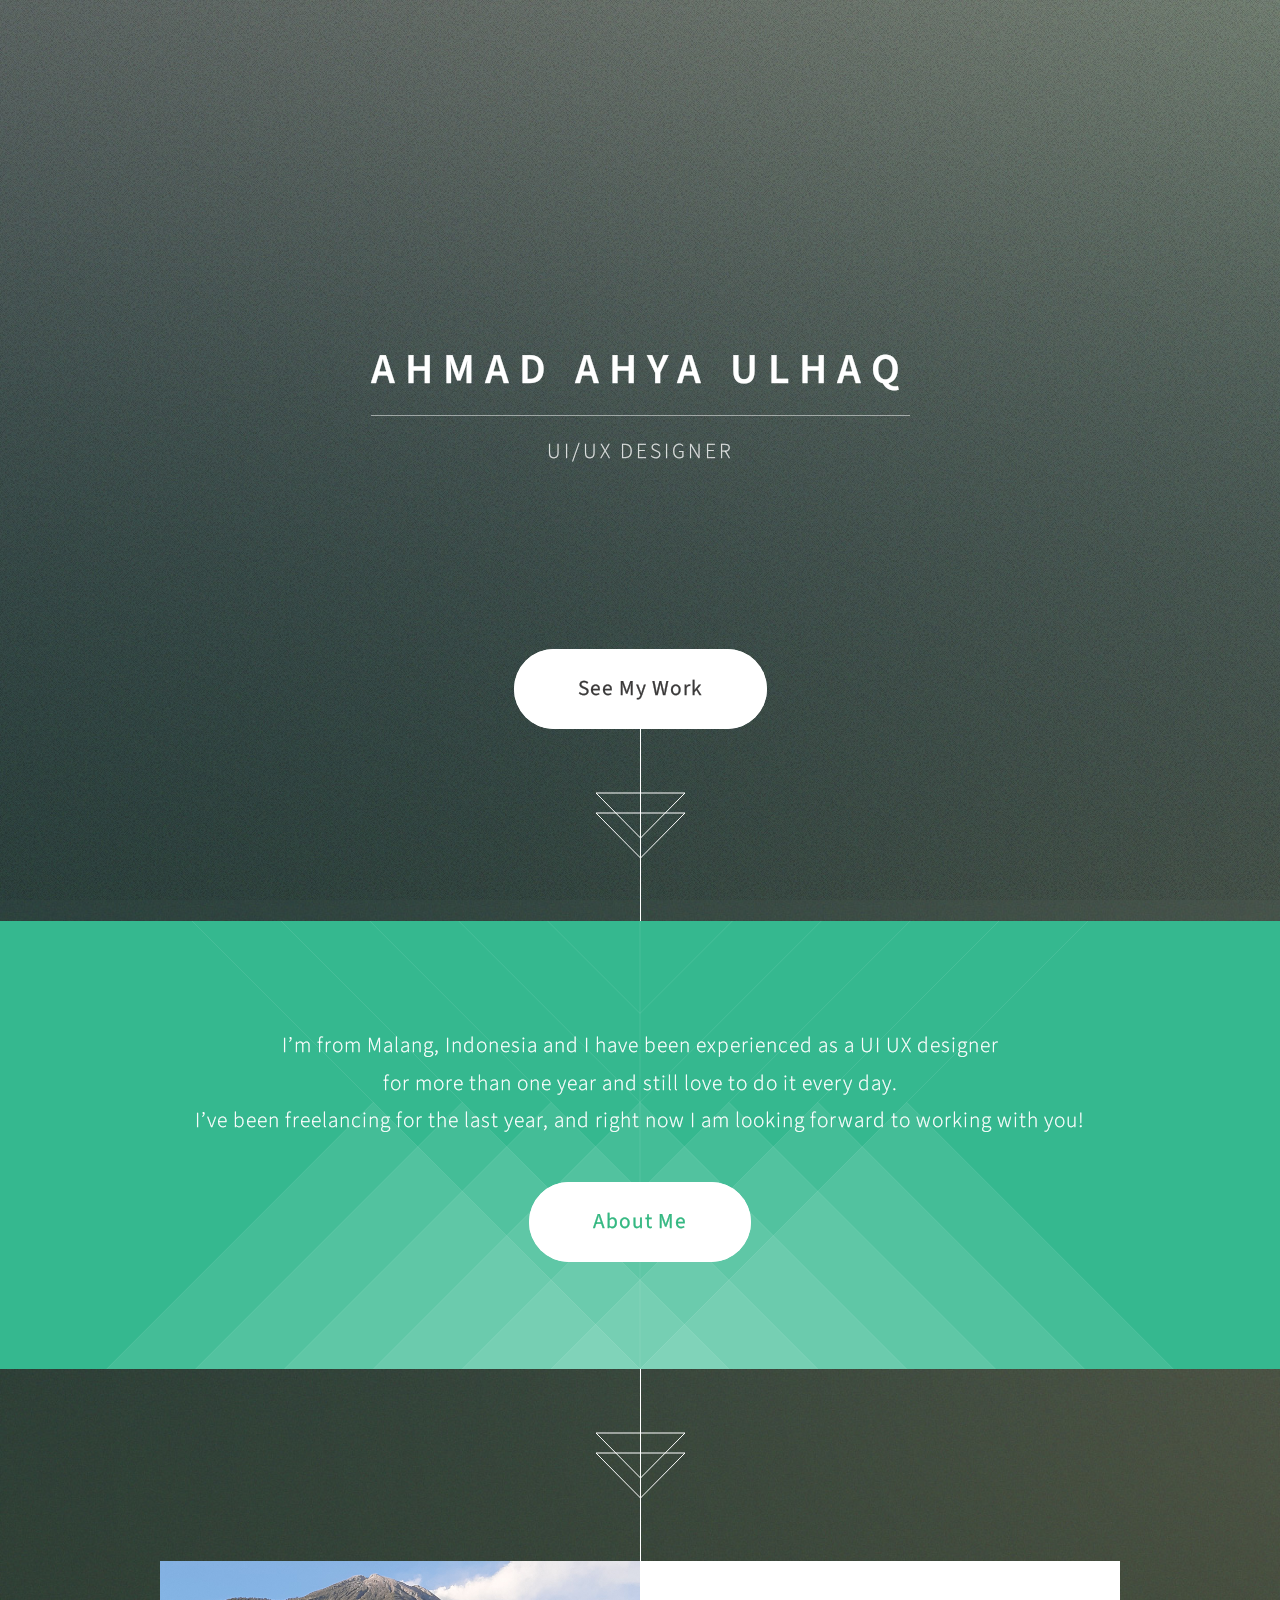
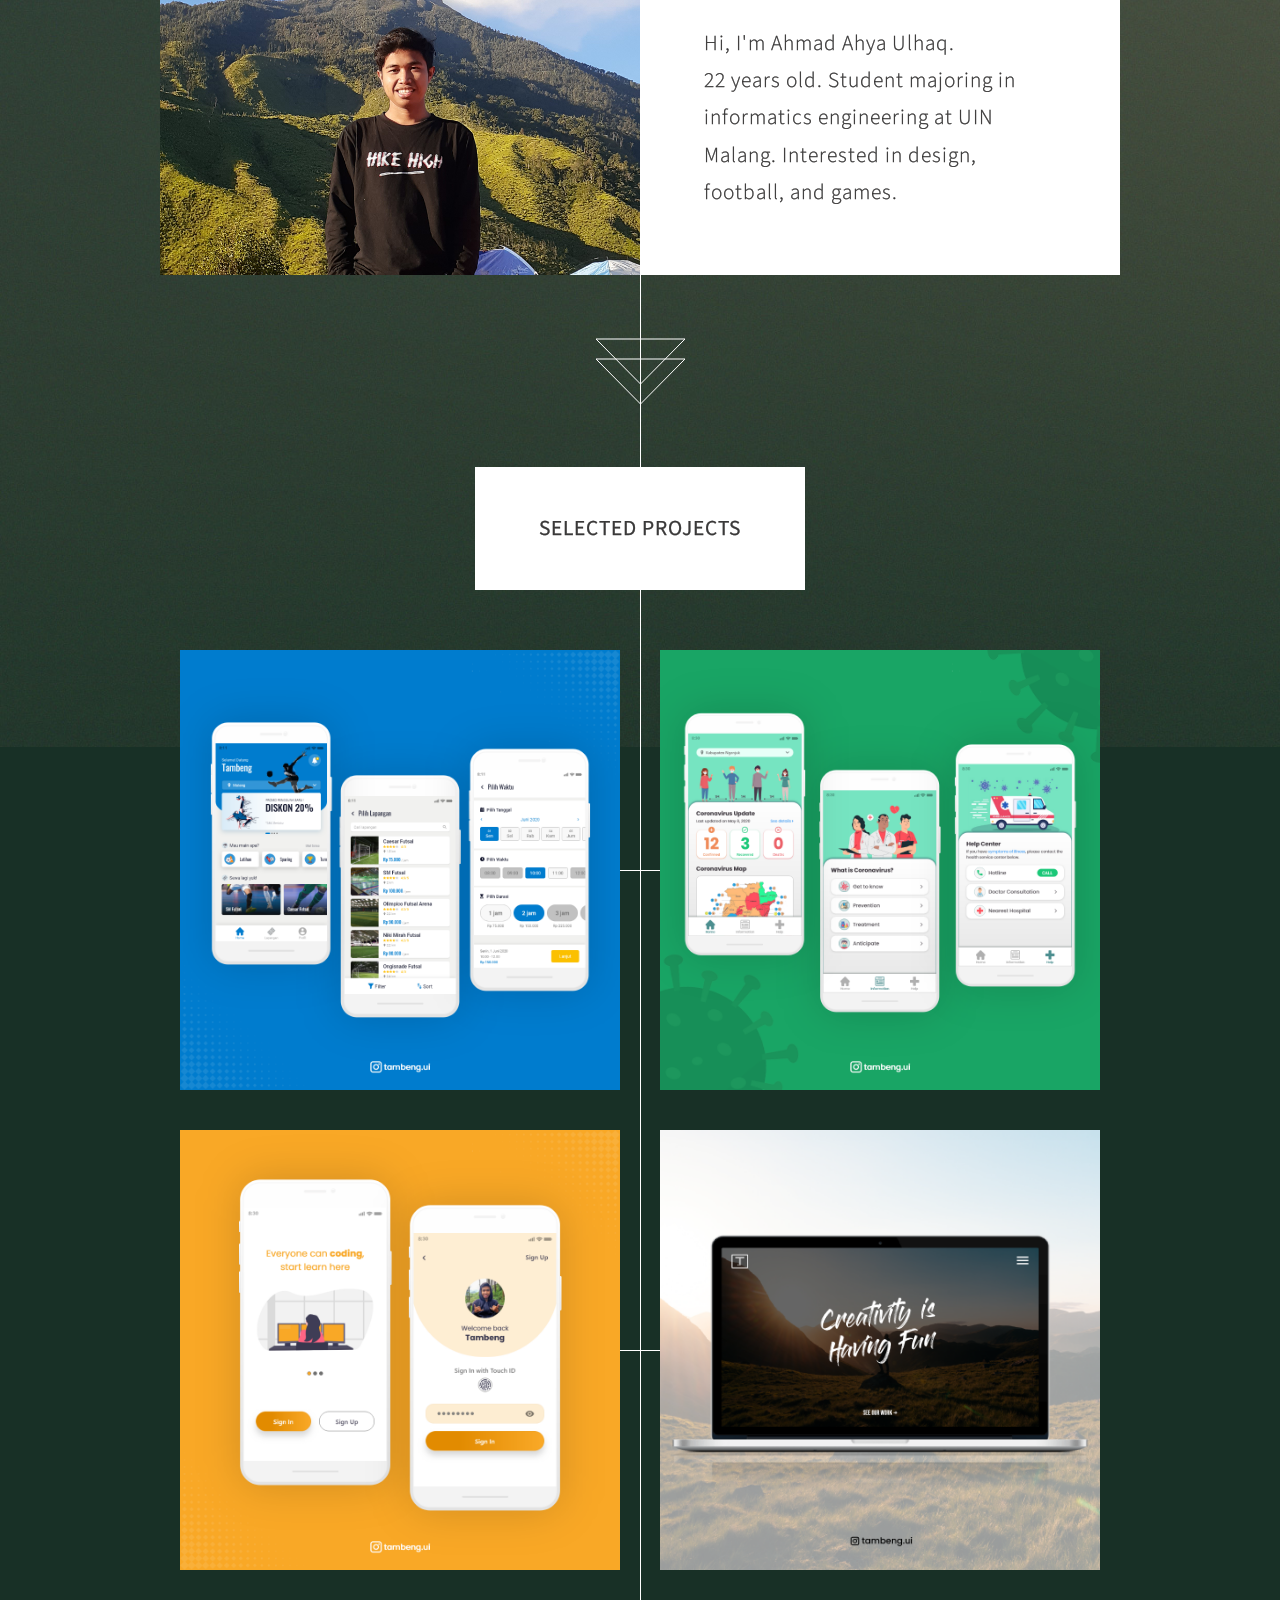
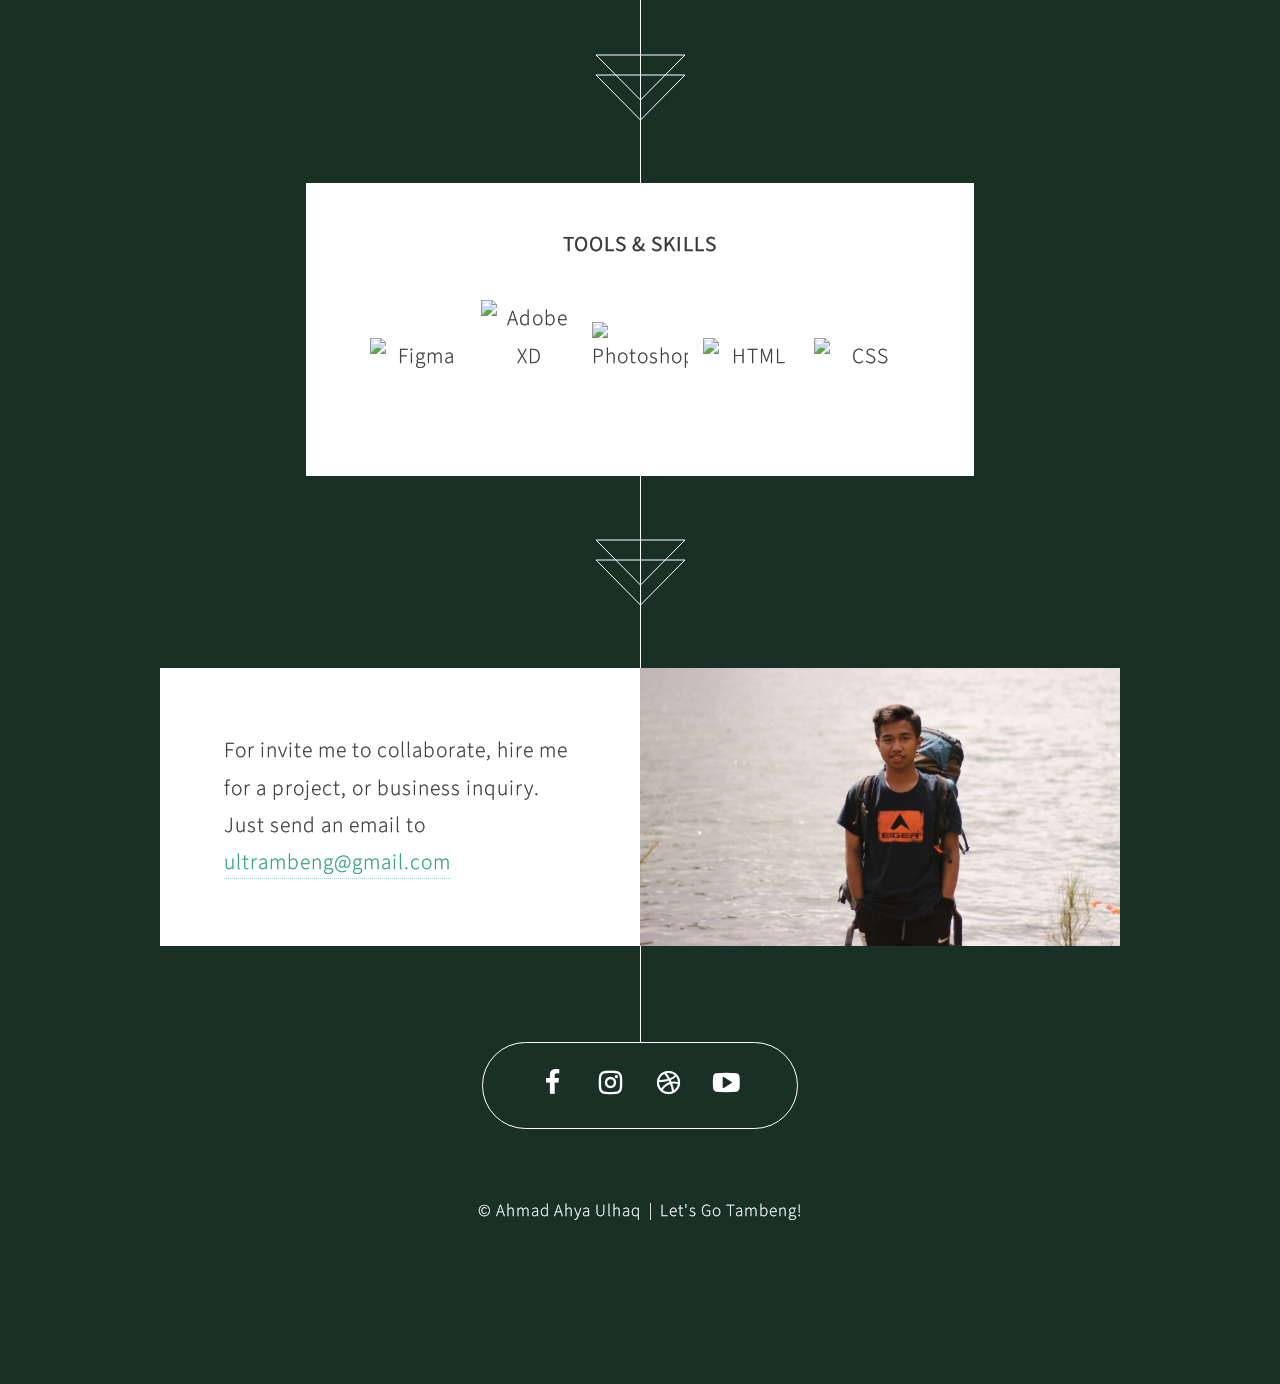
==== index.html @ 5e1b3a98 "Update index.html" ====
<!DOCTYPE HTML>

<html>
	<head>
		<title>Ahmad Ahya Ulhaq</title>
		<link rel="icon" href="images/U.png">
		<meta charset="utf-8" />
		<meta name="viewport" content="width=device-width, initial-scale=1" />
		<!--[if lte IE 8]><script src="assets/js/ie/html5shiv.js"></script><![endif]-->
		<link rel="stylesheet" href="assets/css/main.css" />
		<!--[if lte IE 8]><link rel="stylesheet" href="assets/css/ie8.css" /><![endif]-->
	</head>
	<body>

		<!-- Header -->
			<section id="header">
				<header>
					<h1>AHMAD AHYA ULHAQ</h1>
					<p>UI/UX Designer</p>
				</header>
				<footer>
					<a href="#banner" class="button style2 scrolly-middle">See My Work</a>
				</footer>
			</section>

		<!-- Banner -->
			<section id="banner">
				<p>
					I’m from Malang, Indonesia and I have been experienced as a UI UX designer <br> for more than one year and still love to do it every day. <br>
					I’ve been freelancing for the last year, and right now I am looking forward to working with you!
				</p>
				<footer>
					<a href="#first" class="button style2 scrolly">About Me</a>
				</footer>
			</section>

		<!-- Feature 1 -->
			<article id="first" class="container box style1 right">
				<a class="image fit"><img src="images/pic03.png" alt="" /></a>
				<div class="inner">
					<p>Hi, I'm Ahmad Ahya Ulhaq. <br>
						22 years old.
						Student majoring in informatics engineering at UIN Malang.
						Interested in design, football, and games.</p>
				</div>
			</article>

		<!-- Portfolio -->
			<article class="container box style2">
				<header>
					<h1>Selected Projects</h1>
				</header>
				<div class="inner gallery">
					<div class="row 0%">
						<div class="6u 12u(mobile)"><a href="images/fulls/futsal.png" class="image fit"><img src="images/thumbs/futsal.png" alt="" title="UI Design Futsal App" /></a></div>
						<div class="6u 12u(mobile)"><a href="images/fulls/covid.png" class="image fit"><img src="images/thumbs/covid.png" alt="" title="UI Design Coronavirus App" /></a></div>
					</div>
					<div class="row 0%">
						<div class="6u 12u(mobile)"><a href="images/fulls/login.png" class="image fit"><img src="images/thumbs/login.png" alt="" title="UI Design Login Page" /></a></div>
						<div class="6u 12u(mobile)"><a href="images/fulls/tambengweb.png" class="image fit"><img src="images/thumbs/tambengweb.png" alt="" title="UI Design Tambeng Website" /></a></div>
					</div>
				</div>
			</article>

			<article class="container box style2">
				<header>
					<h1>Tools & Skills</h1>
					<br>
					<ul class="tools">
						<li><img src="https://ml0eehlclbti.i.optimole.com/n_d9yNU-Ux092WqQ/w:120/h:121/q:90/https://kukuhaldy.com/wp-content/uploads/2019/11/slack.png" alt="Figma"></li>
						<li></li>
						<li></li>
						<li><img src="https://ml0eehlclbti.i.optimole.com/n_d9yNU-wXMKgKu_/w:123/h:121/q:90/https://kukuhaldy.com/wp-content/uploads/2019/11/adobe-xd.png" alt="Adobe XD"></li>
						<li></li>
						<li></li>
						<li><img src="https://ml0eehlclbti.i.optimole.com/n_d9yNU-bcsnfuXk/w:124/h:121/q:90/https://kukuhaldy.com/wp-content/uploads/2019/11/photoshop.png" alt="Photoshop"></li>
						<li></li>
						<li></li>
						<li><img src="https://ml0eehlclbti.i.optimole.com/n_d9yNU-YhwWNTbv/w:120/h:121/q:90/https://kukuhaldy.com/wp-content/uploads/2019/11/html5.png" alt="HTML"></li>
						<li></li>
						<li></li>
						<li><img src="https://ml0eehlclbti.i.optimole.com/n_d9yNU-QCQJsbtA/w:120/h:121/q:90/https://kukuhaldy.com/wp-content/uploads/2019/11/css3.png" alt="CSS"></li>
					</ul>
				</header>
			</article>

			<!-- Feature 2 -->
			<article class="container box style1 left">
				<a class="image fit"><img src="images/pic04.png" alt="" /></a>
				<div class="inner">
					<p>
						For invite me to collaborate, hire me for a project, or business inquiry.<br>
						Just send an email to <a href="mailto:ultrambeng@gmail.com">ultrambeng@gmail.com</a> 
					</p>
				</div>
			</article>

		<!-- Contact -->
			<!-- <article class="container box style3">
				<header>
					<h2>Nisl sed ultricies</h2>
					<p>Diam dignissim lectus eu ornare volutpat orci.</p>
				</header>
				<form method="post" action="#">
					<div class="row 50%">
						<div class="6u 12u$(mobile)"><input type="text" class="text" name="name" placeholder="Name" /></div>
						<div class="6u$ 12u$(mobile)"><input type="text" class="text" name="email" placeholder="Email" /></div>
						<div class="12u$">
							<textarea name="message" placeholder="Message"></textarea>
						</div>
						<div class="12u$">
							<ul class="actions">
								<li><input type="submit" value="Send Message" /></li>
							</ul>
						</div>
					</div>
				</form>
			</article> -->

		<!-- Generic -->
		<!--
			<article class="container box style3">
				<header>
					<h2>Generic Box</h2>
					<p>Just a generic box. Nothing to see here.</p>
				</header>
				<section>
					<header>
						<h3>Paragraph</h3>
						<p>This is a subtitle</p>
					</header>
					<p>Phasellus nisl nisl, varius id <sup>porttitor sed pellentesque</sup> ac orci. Pellentesque
					habitant <strong>strong</strong> tristique <b>bold</b> et netus <i>italic</i> malesuada <em>emphasized</em> ac turpis egestas. Morbi
					leo suscipit ut. Praesent <sub>id turpis vitae</sub> turpis pretium ultricies. Vestibulum sit
					amet risus elit.</p>
				</section>
				<section>
					<header>
						<h3>Blockquote</h3>
					</header>
					<blockquote>Fringilla nisl. Donec accumsan interdum nisi, quis tincidunt felis sagittis eget.
					tempus euismod. Vestibulum ante ipsum primis in faucibus.</blockquote>
				</section>
				<section>
					<header>
						<h3>Divider</h3>
					</header>
					<p>Donec consectetur <a href="#">vestibulum dolor et pulvinar</a>. Etiam vel felis enim, at viverra
					ligula. Ut porttitor sagittis lorem, quis eleifend nisi ornare vel. Praesent nec orci
					facilisis leo magna. Cras sit amet urna eros, id egestas urna. Quisque aliquam
					tempus euismod. Vestibulum ante ipsum primis in faucibus orci luctus et ultrices
					posuere cubilia.</p>
					<hr />
					<p>Donec consectetur vestibulum dolor et pulvinar. Etiam vel felis enim, at viverra
					ligula. Ut porttitor sagittis lorem, quis eleifend nisi ornare vel. Praesent nec orci
					facilisis leo magna. Cras sit amet urna eros, id egestas urna. Quisque aliquam
					tempus euismod. Vestibulum ante ipsum primis in faucibus orci luctus et ultrices
					posuere cubilia.</p>
				</section>
				<section>
					<header>
						<h3>Unordered List</h3>
					</header>
					<ul class="default">
						<li>Donec consectetur vestibulum dolor et pulvinar. Etiam vel felis enim, at viverra ligula. Ut porttitor sagittis lorem, quis eleifend nisi ornare vel.</li>
						<li>Donec consectetur vestibulum dolor et pulvinar. Etiam vel felis enim, at viverra ligula. Ut porttitor sagittis lorem, quis eleifend nisi ornare vel.</li>
						<li>Donec consectetur vestibulum dolor et pulvinar. Etiam vel felis enim, at viverra ligula. Ut porttitor sagittis lorem, quis eleifend nisi ornare vel.</li>
						<li>Donec consectetur vestibulum dolor et pulvinar. Etiam vel felis enim, at viverra ligula. Ut porttitor sagittis lorem, quis eleifend nisi ornare vel.</li>
					</ul>
				</section>
				<section>
					<header>
						<h3>Ordered List</h3>
					</header>
					<ol class="default">
						<li>Donec consectetur vestibulum dolor et pulvinar. Etiam vel felis enim, at viverra ligula. Ut porttitor sagittis lorem, quis eleifend nisi ornare vel.</li>
						<li>Donec consectetur vestibulum dolor et pulvinar. Etiam vel felis enim, at viverra ligula. Ut porttitor sagittis lorem, quis eleifend nisi ornare vel.</li>
						<li>Donec consectetur vestibulum dolor et pulvinar. Etiam vel felis enim, at viverra ligula. Ut porttitor sagittis lorem, quis eleifend nisi ornare vel.</li>
						<li>Donec consectetur vestibulum dolor et pulvinar. Etiam vel felis enim, at viverra ligula. Ut porttitor sagittis lorem, quis eleifend nisi ornare vel.</li>
					</ol>
				</section>
				<section>
					<header>
						<h3>Table</h3>
					</header>
					<div class="table-wrapper">
						<table class="default">
							<thead>
								<tr>
									<th>ID</th>
									<th>Name</th>
									<th>Description</th>
									<th>Price</th>
								</tr>
							</thead>
							<tbody>
								<tr>
									<td>45815</td>
									<td>Something</td>
									<td>Ut porttitor sagittis lorem quis nisi ornare.</td>
									<td>29.99</td>
								</tr>
								<tr>
									<td>24524</td>
									<td>Nothing</td>
									<td>Ut porttitor sagittis lorem quis nisi ornare.</td>
									<td>19.99</td>
								</tr>
								<tr>
									<td>45815</td>
									<td>Something</td>
									<td>Ut porttitor sagittis lorem quis nisi ornare.</td>
									<td>29.99</td>
								</tr>
								<tr>
									<td>24524</td>
									<td>Nothing</td>
									<td>Ut porttitor sagittis lorem quis nisi ornare.</td>
									<td>19.99</td>
								</tr>
							</tbody>
							<tfoot>
								<tr>
									<td colspan="3"></td>
									<td>100.00</td>
								</tr>
							</tfoot>
						</table>
					</div>
				</section>
				<section>
					<header>
						<h3>Form</h3>
					</header>
					<form method="post" action="#">
						<div class="row">
							<div class="6u">
								<input class="text" type="text" name="name" id="name" value="" placeholder="John Doe" />
							</div>
							<div class="6u">
								<input class="text" type="text" name="email" id="email" value="" placeholder="johndoe@domain.tld" />
							</div>
						</div>
						<div class="row">
							<div class="12u">
								<select name="department" id="department">
									<option value="">Choose a department</option>
									<option value="1">Manufacturing</option>
									<option value="2">Administration</option>
									<option value="3">Support</option>
								</select>
							</div>
						</div>
						<div class="row">
							<div class="12u">
								<input class="text" type="text" name="subject" id="subject" value="" placeholder="Enter your subject" />
							</div>
						</div>
						<div class="row">
							<div class="12u">
								<textarea name="message" id="message" placeholder="Enter your message"></textarea>
							</div>
						</div>
						<div class="row">
							<div class="12u">
								<ul class="actions">
									<li><input type="submit" value="Submit" /></li>
									<li><input type="reset" class="style3" value="Clear Form" /></li>
								</ul>
							</div>
						</div>
					</form>
				</section>
			</article>
		-->

		<section id="footer">
			<ul class="icons">
				<li><a href="https://www.facebook.com/ahya.ulhaq" class="icon fa-facebook" target="_blank"><span class="label">Facebook</span></a></li>
				<li><a href="https://www.instagram.com/tambeng.ui/" class="icon fa-instagram" target="_blank"><span class="label">Instagram</span></a></li>
				<li><a href="https://dribbble.com/ahmadahyaulhaq" class="icon fa-dribbble" target="_blank"><span class="label">Dribbble</span></a></li>
				<li><a href="https://www.youtube.com/channel/UCAzNXuJP5sbDflUC-BxYY8Q/featured" class="icon fa-youtube-play" target="_blank"><span class="label">Youtube</span></a></li>
			</ul>
			<div class="copyright">
				<ul class="menu">
					<li>&copy; Ahmad Ahya Ulhaq </li><li>Let's Go Tambeng!</li>
				</ul>
			</div>
		</section>

		<!-- Scripts -->
			<script src="assets/js/jquery.min.js"></script>
			<script src="assets/js/jquery.scrolly.min.js"></script>
			<script src="assets/js/jquery.poptrox.min.js"></script>
			<script src="assets/js/skel.min.js"></script>
			<script src="assets/js/util.js"></script>
			<!--[if lte IE 8]><script src="assets/js/ie/respond.min.js"></script><![endif]-->
			<script src="assets/js/main.js"></script>

	</body>
</html>
---- assets/css/main.css ----
@import url("https://fonts.googleapis.com/css?family=Source+Sans+Pro:300,300italic,400,600");
@import url("font-awesome.min.css");

/*
	Overflow by HTML5 UP
	html5up.net | @ajlkn
	Free for personal and commercial use under the CCA 3.0 license (html5up.net/license)
*/

/* Reset */

	html, body, div, span, applet, object, iframe, h1, h2, h3, h4, h5, h6, p, blockquote, pre, a, abbr, acronym, address, big, cite, code, del, dfn, em, img, ins, kbd, q, s, samp, small, strike, strong, sub, sup, tt, var, b, u, i, center, dl, dt, dd, ol, ul, li, fieldset, form, label, legend, table, caption, tbody, tfoot, thead, tr, th, td, article, aside, canvas, details, embed, figure, figcaption, footer, header, hgroup, menu, nav, output, ruby, section, summary, time, mark, audio, video {
		margin: 0;
		padding: 0;
		border: 0;
		font-size: 100%;
		font: inherit;
		vertical-align: baseline;
	}

	article, aside, details, figcaption, figure, footer, header, hgroup, menu, nav, section {
		display: block;
	}

	body {
		line-height: 1;
	}

	ol, ul {
		list-style: none;
	}

	blockquote, q {
		quotes: none;
	}

	blockquote:before, blockquote:after, q:before, q:after {
		content: '';
		content: none;
	}

	table {
		border-collapse: collapse;
		border-spacing: 0;
	}

	body {
		-webkit-text-size-adjust: none;
	}

/* Box Model */

	*, *:before, *:after {
		-moz-box-sizing: border-box;
		-webkit-box-sizing: border-box;
		box-sizing: border-box;
	}

/* Containers */

	.container {
		margin-left: auto;
		margin-right: auto;
	}

	.container.\31 25\25 {
		width: 100%;
		max-width: 1425px;
		min-width: 1140px;
	}

	.container.\37 5\25 {
		width: 855px;
	}

	.container.\35 0\25 {
		width: 570px;
	}

	.container.\32 5\25 {
		width: 285px;
	}

	.container {
		width: 1140px;
	}

	@media screen and (max-width: 1680px) {

		.container.\31 25\25 {
			width: 100%;
			max-width: 1200px;
			min-width: 960px;
		}

		.container.\37 5\25 {
			width: 720px;
		}

		.container.\35 0\25 {
			width: 480px;
		}

		.container.\32 5\25 {
			width: 240px;
		}

		.container {
			width: 960px;
		}

	}

	@media screen and (max-width: 1080px) {

		.container.\31 25\25 {
			width: 100%;
			max-width: 118.75%;
			min-width: 95%;
		}

		.container.\37 5\25 {
			width: 71.25%;
		}

		.container.\35 0\25 {
			width: 47.5%;
		}

		.container.\32 5\25 {
			width: 23.75%;
		}

		.container {
			width: 95%;
		}

	}

	@media screen and (max-width: 840px) {

		.container.\31 25\25 {
			width: 100%;
			max-width: 118.75%;
			min-width: 95%;
		}

		.container.\37 5\25 {
			width: 71.25%;
		}

		.container.\35 0\25 {
			width: 47.5%;
		}

		.container.\32 5\25 {
			width: 23.75%;
		}

		.container {
			width: 95%;
		}

	}

	@media screen and (max-width: 736px) {

		.container.\31 25\25 {
			width: 100%;
			max-width: 118.75%;
			min-width: 95%;
		}

		.container.\37 5\25 {
			width: 71.25%;
		}

		.container.\35 0\25 {
			width: 47.5%;
		}

		.container.\32 5\25 {
			width: 23.75%;
		}

		.container {
			width: 95% !important;
		}

	}

/* Grid */

	.row {
		border-bottom: solid 1px transparent;
		-moz-box-sizing: border-box;
		-webkit-box-sizing: border-box;
		box-sizing: border-box;
	}

	.row > * {
		float: left;
		-moz-box-sizing: border-box;
		-webkit-box-sizing: border-box;
		box-sizing: border-box;
	}

	.row:after, .row:before {
		content: '';
		display: block;
		clear: both;
		height: 0;
	}

	.row.uniform > * > :first-child {
		margin-top: 0;
	}

	.row.uniform > * > :last-child {
		margin-bottom: 0;
	}

	.row.\30 \25 > * {
		padding: 0px 0 0 0px;
	}

	.row.\30 \25 {
		margin: 0px 0 -1px 0px;
	}

	.row.uniform.\30 \25 > * {
		padding: 0px 0 0 0px;
	}

	.row.uniform.\30 \25 {
		margin: 0px 0 -1px 0px;
	}

	.row > * {
		padding: 40px 0 0 40px;
	}

	.row {
		margin: -40px 0 -1px -40px;
	}

	.row.uniform > * {
		padding: 40px 0 0 40px;
	}

	.row.uniform {
		margin: -40px 0 -1px -40px;
	}

	.row.\32 00\25 > * {
		padding: 80px 0 0 80px;
	}

	.row.\32 00\25 {
		margin: -80px 0 -1px -80px;
	}

	.row.uniform.\32 00\25 > * {
		padding: 80px 0 0 80px;
	}

	.row.uniform.\32 00\25 {
		margin: -80px 0 -1px -80px;
	}

	.row.\31 50\25 > * {
		padding: 60px 0 0 60px;
	}

	.row.\31 50\25 {
		margin: -60px 0 -1px -60px;
	}

	.row.uniform.\31 50\25 > * {
		padding: 60px 0 0 60px;
	}

	.row.uniform.\31 50\25 {
		margin: -60px 0 -1px -60px;
	}

	.row.\35 0\25 > * {
		padding: 20px 0 0 20px;
	}

	.row.\35 0\25 {
		margin: -20px 0 -1px -20px;
	}

	.row.uniform.\35 0\25 > * {
		padding: 20px 0 0 20px;
	}

	.row.uniform.\35 0\25 {
		margin: -20px 0 -1px -20px;
	}

	.row.\32 5\25 > * {
		padding: 10px 0 0 10px;
	}

	.row.\32 5\25 {
		margin: -10px 0 -1px -10px;
	}

	.row.uniform.\32 5\25 > * {
		padding: 10px 0 0 10px;
	}

	.row.uniform.\32 5\25 {
		margin: -10px 0 -1px -10px;
	}

	.\31 2u, .\31 2u\24 {
		width: 100%;
		clear: none;
		margin-left: 0;
	}

	.\31 1u, .\31 1u\24 {
		width: 91.6666666667%;
		clear: none;
		margin-left: 0;
	}

	.\31 0u, .\31 0u\24 {
		width: 83.3333333333%;
		clear: none;
		margin-left: 0;
	}

	.\39 u, .\39 u\24 {
		width: 75%;
		clear: none;
		margin-left: 0;
	}

	.\38 u, .\38 u\24 {
		width: 66.6666666667%;
		clear: none;
		margin-left: 0;
	}

	.\37 u, .\37 u\24 {
		width: 58.3333333333%;
		clear: none;
		margin-left: 0;
	}

	.\36 u, .\36 u\24 {
		width: 50%;
		clear: none;
		margin-left: 0;
	}

	.\35 u, .\35 u\24 {
		width: 41.6666666667%;
		clear: none;
		margin-left: 0;
	}

	.\34 u, .\34 u\24 {
		width: 33.3333333333%;
		clear: none;
		margin-left: 0;
	}

	.\33 u, .\33 u\24 {
		width: 25%;
		clear: none;
		margin-left: 0;
	}

	.\32 u, .\32 u\24 {
		width: 16.6666666667%;
		clear: none;
		margin-left: 0;
	}

	.\31 u, .\31 u\24 {
		width: 8.3333333333%;
		clear: none;
		margin-left: 0;
	}

	.\31 2u\24 + *,
	.\31 1u\24 + *,
	.\31 0u\24 + *,
	.\39 u\24 + *,
	.\38 u\24 + *,
	.\37 u\24 + *,
	.\36 u\24 + *,
	.\35 u\24 + *,
	.\34 u\24 + *,
	.\33 u\24 + *,
	.\32 u\24 + *,
	.\31 u\24 + * {
		clear: left;
	}

	.\-11u {
		margin-left: 91.66667%;
	}

	.\-10u {
		margin-left: 83.33333%;
	}

	.\-9u {
		margin-left: 75%;
	}

	.\-8u {
		margin-left: 66.66667%;
	}

	.\-7u {
		margin-left: 58.33333%;
	}

	.\-6u {
		margin-left: 50%;
	}

	.\-5u {
		margin-left: 41.66667%;
	}

	.\-4u {
		margin-left: 33.33333%;
	}

	.\-3u {
		margin-left: 25%;
	}

	.\-2u {
		margin-left: 16.66667%;
	}

	.\-1u {
		margin-left: 8.33333%;
	}

	@media screen and (max-width: 1680px) {

		.row > * {
			padding: 40px 0 0 40px;
		}

		.row {
			margin: -40px 0 -1px -40px;
		}

		.row.uniform > * {
			padding: 40px 0 0 40px;
		}

		.row.uniform {
			margin: -40px 0 -1px -40px;
		}

		.row.\32 00\25 > * {
			padding: 80px 0 0 80px;
		}

		.row.\32 00\25 {
			margin: -80px 0 -1px -80px;
		}

		.row.uniform.\32 00\25 > * {
			padding: 80px 0 0 80px;
		}

		.row.uniform.\32 00\25 {
			margin: -80px 0 -1px -80px;
		}

		.row.\31 50\25 > * {
			padding: 60px 0 0 60px;
		}

		.row.\31 50\25 {
			margin: -60px 0 -1px -60px;
		}

		.row.uniform.\31 50\25 > * {
			padding: 60px 0 0 60px;
		}

		.row.uniform.\31 50\25 {
			margin: -60px 0 -1px -60px;
		}

		.row.\35 0\25 > * {
			padding: 20px 0 0 20px;
		}

		.row.\35 0\25 {
			margin: -20px 0 -1px -20px;
		}

		.row.uniform.\35 0\25 > * {
			padding: 20px 0 0 20px;
		}

		.row.uniform.\35 0\25 {
			margin: -20px 0 -1px -20px;
		}

		.row.\32 5\25 > * {
			padding: 10px 0 0 10px;
		}

		.row.\32 5\25 {
			margin: -10px 0 -1px -10px;
		}

		.row.uniform.\32 5\25 > * {
			padding: 10px 0 0 10px;
		}

		.row.uniform.\32 5\25 {
			margin: -10px 0 -1px -10px;
		}

		.\31 2u\28wide\29, .\31 2u\24\28wide\29 {
			width: 100%;
			clear: none;
			margin-left: 0;
		}

		.\31 1u\28wide\29, .\31 1u\24\28wide\29 {
			width: 91.6666666667%;
			clear: none;
			margin-left: 0;
		}

		.\31 0u\28wide\29, .\31 0u\24\28wide\29 {
			width: 83.3333333333%;
			clear: none;
			margin-left: 0;
		}

		.\39 u\28wide\29, .\39 u\24\28wide\29 {
			width: 75%;
			clear: none;
			margin-left: 0;
		}

		.\38 u\28wide\29, .\38 u\24\28wide\29 {
			width: 66.6666666667%;
			clear: none;
			margin-left: 0;
		}

		.\37 u\28wide\29, .\37 u\24\28wide\29 {
			width: 58.3333333333%;
			clear: none;
			margin-left: 0;
		}

		.\36 u\28wide\29, .\36 u\24\28wide\29 {
			width: 50%;
			clear: none;
			margin-left: 0;
		}

		.\35 u\28wide\29, .\35 u\24\28wide\29 {
			width: 41.6666666667%;
			clear: none;
			margin-left: 0;
		}

		.\34 u\28wide\29, .\34 u\24\28wide\29 {
			width: 33.3333333333%;
			clear: none;
			margin-left: 0;
		}

		.\33 u\28wide\29, .\33 u\24\28wide\29 {
			width: 25%;
			clear: none;
			margin-left: 0;
		}

		.\32 u\28wide\29, .\32 u\24\28wide\29 {
			width: 16.6666666667%;
			clear: none;
			margin-left: 0;
		}

		.\31 u\28wide\29, .\31 u\24\28wide\29 {
			width: 8.3333333333%;
			clear: none;
			margin-left: 0;
		}

		.\31 2u\24\28wide\29 + *,
		.\31 1u\24\28wide\29 + *,
		.\31 0u\24\28wide\29 + *,
		.\39 u\24\28wide\29 + *,
		.\38 u\24\28wide\29 + *,
		.\37 u\24\28wide\29 + *,
		.\36 u\24\28wide\29 + *,
		.\35 u\24\28wide\29 + *,
		.\34 u\24\28wide\29 + *,
		.\33 u\24\28wide\29 + *,
		.\32 u\24\28wide\29 + *,
		.\31 u\24\28wide\29 + * {
			clear: left;
		}

		.\-11u\28wide\29 {
			margin-left: 91.66667%;
		}

		.\-10u\28wide\29 {
			margin-left: 83.33333%;
		}

		.\-9u\28wide\29 {
			margin-left: 75%;
		}

		.\-8u\28wide\29 {
			margin-left: 66.66667%;
		}

		.\-7u\28wide\29 {
			margin-left: 58.33333%;
		}

		.\-6u\28wide\29 {
			margin-left: 50%;
		}

		.\-5u\28wide\29 {
			margin-left: 41.66667%;
		}

		.\-4u\28wide\29 {
			margin-left: 33.33333%;
		}

		.\-3u\28wide\29 {
			margin-left: 25%;
		}

		.\-2u\28wide\29 {
			margin-left: 16.66667%;
		}

		.\-1u\28wide\29 {
			margin-left: 8.33333%;
		}

	}

	@media screen and (max-width: 1080px) {

		.row > * {
			padding: 40px 0 0 40px;
		}

		.row {
			margin: -40px 0 -1px -40px;
		}

		.row.uniform > * {
			padding: 40px 0 0 40px;
		}

		.row.uniform {
			margin: -40px 0 -1px -40px;
		}

		.row.\32 00\25 > * {
			padding: 80px 0 0 80px;
		}

		.row.\32 00\25 {
			margin: -80px 0 -1px -80px;
		}

		.row.uniform.\32 00\25 > * {
			padding: 80px 0 0 80px;
		}

		.row.uniform.\32 00\25 {
			margin: -80px 0 -1px -80px;
		}

		.row.\31 50\25 > * {
			padding: 60px 0 0 60px;
		}

		.row.\31 50\25 {
			margin: -60px 0 -1px -60px;
		}

		.row.uniform.\31 50\25 > * {
			padding: 60px 0 0 60px;
		}

		.row.uniform.\31 50\25 {
			margin: -60px 0 -1px -60px;
		}

		.row.\35 0\25 > * {
			padding: 20px 0 0 20px;
		}

		.row.\35 0\25 {
			margin: -20px 0 -1px -20px;
		}

		.row.uniform.\35 0\25 > * {
			padding: 20px 0 0 20px;
		}

		.row.uniform.\35 0\25 {
			margin: -20px 0 -1px -20px;
		}

		.row.\32 5\25 > * {
			padding: 10px 0 0 10px;
		}

		.row.\32 5\25 {
			margin: -10px 0 -1px -10px;
		}

		.row.uniform.\32 5\25 > * {
			padding: 10px 0 0 10px;
		}

		.row.uniform.\32 5\25 {
			margin: -10px 0 -1px -10px;
		}

		.\31 2u\28normal\29, .\31 2u\24\28normal\29 {
			width: 100%;
			clear: none;
			margin-left: 0;
		}

		.\31 1u\28normal\29, .\31 1u\24\28normal\29 {
			width: 91.6666666667%;
			clear: none;
			margin-left: 0;
		}

		.\31 0u\28normal\29, .\31 0u\24\28normal\29 {
			width: 83.3333333333%;
			clear: none;
			margin-left: 0;
		}

		.\39 u\28normal\29, .\39 u\24\28normal\29 {
			width: 75%;
			clear: none;
			margin-left: 0;
		}

		.\38 u\28normal\29, .\38 u\24\28normal\29 {
			width: 66.6666666667%;
			clear: none;
			margin-left: 0;
		}

		.\37 u\28normal\29, .\37 u\24\28normal\29 {
			width: 58.3333333333%;
			clear: none;
			margin-left: 0;
		}

		.\36 u\28normal\29, .\36 u\24\28normal\29 {
			width: 50%;
			clear: none;
			margin-left: 0;
		}

		.\35 u\28normal\29, .\35 u\24\28normal\29 {
			width: 41.6666666667%;
			clear: none;
			margin-left: 0;
		}

		.\34 u\28normal\29, .\34 u\24\28normal\29 {
			width: 33.3333333333%;
			clear: none;
			margin-left: 0;
		}

		.\33 u\28normal\29, .\33 u\24\28normal\29 {
			width: 25%;
			clear: none;
			margin-left: 0;
		}

		.\32 u\28normal\29, .\32 u\24\28normal\29 {
			width: 16.6666666667%;
			clear: none;
			margin-left: 0;
		}

		.\31 u\28normal\29, .\31 u\24\28normal\29 {
			width: 8.3333333333%;
			clear: none;
			margin-left: 0;
		}

		.\31 2u\24\28normal\29 + *,
		.\31 1u\24\28normal\29 + *,
		.\31 0u\24\28normal\29 + *,
		.\39 u\24\28normal\29 + *,
		.\38 u\24\28normal\29 + *,
		.\37 u\24\28normal\29 + *,
		.\36 u\24\28normal\29 + *,
		.\35 u\24\28normal\29 + *,
		.\34 u\24\28normal\29 + *,
		.\33 u\24\28normal\29 + *,
		.\32 u\24\28normal\29 + *,
		.\31 u\24\28normal\29 + * {
			clear: left;
		}

		.\-11u\28normal\29 {
			margin-left: 91.66667%;
		}

		.\-10u\28normal\29 {
			margin-left: 83.33333%;
		}

		.\-9u\28normal\29 {
			margin-left: 75%;
		}

		.\-8u\28normal\29 {
			margin-left: 66.66667%;
		}

		.\-7u\28normal\29 {
			margin-left: 58.33333%;
		}

		.\-6u\28normal\29 {
			margin-left: 50%;
		}

		.\-5u\28normal\29 {
			margin-left: 41.66667%;
		}

		.\-4u\28normal\29 {
			margin-left: 33.33333%;
		}

		.\-3u\28normal\29 {
			margin-left: 25%;
		}

		.\-2u\28normal\29 {
			margin-left: 16.66667%;
		}

		.\-1u\28normal\29 {
			margin-left: 8.33333%;
		}

	}

	@media screen and (max-width: 840px) {

		.row > * {
			padding: 30px 0 0 30px;
		}

		.row {
			margin: -30px 0 -1px -30px;
		}

		.row.uniform > * {
			padding: 30px 0 0 30px;
		}

		.row.uniform {
			margin: -30px 0 -1px -30px;
		}

		.row.\32 00\25 > * {
			padding: 60px 0 0 60px;
		}

		.row.\32 00\25 {
			margin: -60px 0 -1px -60px;
		}

		.row.uniform.\32 00\25 > * {
			padding: 60px 0 0 60px;
		}

		.row.uniform.\32 00\25 {
			margin: -60px 0 -1px -60px;
		}

		.row.\31 50\25 > * {
			padding: 45px 0 0 45px;
		}

		.row.\31 50\25 {
			margin: -45px 0 -1px -45px;
		}

		.row.uniform.\31 50\25 > * {
			padding: 45px 0 0 45px;
		}

		.row.uniform.\31 50\25 {
			margin: -45px 0 -1px -45px;
		}

		.row.\35 0\25 > * {
			padding: 15px 0 0 15px;
		}

		.row.\35 0\25 {
			margin: -15px 0 -1px -15px;
		}

		.row.uniform.\35 0\25 > * {
			padding: 15px 0 0 15px;
		}

		.row.uniform.\35 0\25 {
			margin: -15px 0 -1px -15px;
		}

		.row.\32 5\25 > * {
			padding: 7.5px 0 0 7.5px;
		}

		.row.\32 5\25 {
			margin: -7.5px 0 -1px -7.5px;
		}

		.row.uniform.\32 5\25 > * {
			padding: 7.5px 0 0 7.5px;
		}

		.row.uniform.\32 5\25 {
			margin: -7.5px 0 -1px -7.5px;
		}

		.\31 2u\28narrow\29, .\31 2u\24\28narrow\29 {
			width: 100%;
			clear: none;
			margin-left: 0;
		}

		.\31 1u\28narrow\29, .\31 1u\24\28narrow\29 {
			width: 91.6666666667%;
			clear: none;
			margin-left: 0;
		}

		.\31 0u\28narrow\29, .\31 0u\24\28narrow\29 {
			width: 83.3333333333%;
			clear: none;
			margin-left: 0;
		}

		.\39 u\28narrow\29, .\39 u\24\28narrow\29 {
			width: 75%;
			clear: none;
			margin-left: 0;
		}

		.\38 u\28narrow\29, .\38 u\24\28narrow\29 {
			width: 66.6666666667%;
			clear: none;
			margin-left: 0;
		}

		.\37 u\28narrow\29, .\37 u\24\28narrow\29 {
			width: 58.3333333333%;
			clear: none;
			margin-left: 0;
		}

		.\36 u\28narrow\29, .\36 u\24\28narrow\29 {
			width: 50%;
			clear: none;
			margin-left: 0;
		}

		.\35 u\28narrow\29, .\35 u\24\28narrow\29 {
			width: 41.6666666667%;
			clear: none;
			margin-left: 0;
		}

		.\34 u\28narrow\29, .\34 u\24\28narrow\29 {
			width: 33.3333333333%;
			clear: none;
			margin-left: 0;
		}

		.\33 u\28narrow\29, .\33 u\24\28narrow\29 {
			width: 25%;
			clear: none;
			margin-left: 0;
		}

		.\32 u\28narrow\29, .\32 u\24\28narrow\29 {
			width: 16.6666666667%;
			clear: none;
			margin-left: 0;
		}

		.\31 u\28narrow\29, .\31 u\24\28narrow\29 {
			width: 8.3333333333%;
			clear: none;
			margin-left: 0;
		}

		.\31 2u\24\28narrow\29 + *,
		.\31 1u\24\28narrow\29 + *,
		.\31 0u\24\28narrow\29 + *,
		.\39 u\24\28narrow\29 + *,
		.\38 u\24\28narrow\29 + *,
		.\37 u\24\28narrow\29 + *,
		.\36 u\24\28narrow\29 + *,
		.\35 u\24\28narrow\29 + *,
		.\34 u\24\28narrow\29 + *,
		.\33 u\24\28narrow\29 + *,
		.\32 u\24\28narrow\29 + *,
		.\31 u\24\28narrow\29 + * {
			clear: left;
		}

		.\-11u\28narrow\29 {
			margin-left: 91.66667%;
		}

		.\-10u\28narrow\29 {
			margin-left: 83.33333%;
		}

		.\-9u\28narrow\29 {
			margin-left: 75%;
		}

		.\-8u\28narrow\29 {
			margin-left: 66.66667%;
		}

		.\-7u\28narrow\29 {
			margin-left: 58.33333%;
		}

		.\-6u\28narrow\29 {
			margin-left: 50%;
		}

		.\-5u\28narrow\29 {
			margin-left: 41.66667%;
		}

		.\-4u\28narrow\29 {
			margin-left: 33.33333%;
		}

		.\-3u\28narrow\29 {
			margin-left: 25%;
		}

		.\-2u\28narrow\29 {
			margin-left: 16.66667%;
		}

		.\-1u\28narrow\29 {
			margin-left: 8.33333%;
		}

	}

	@media screen and (max-width: 736px) {

		.row > * {
			padding: 20px 0 0 20px;
		}

		.row {
			margin: -20px 0 -1px -20px;
		}

		.row.uniform > * {
			padding: 20px 0 0 20px;
		}

		.row.uniform {
			margin: -20px 0 -1px -20px;
		}

		.row.\32 00\25 > * {
			padding: 40px 0 0 40px;
		}

		.row.\32 00\25 {
			margin: -40px 0 -1px -40px;
		}

		.row.uniform.\32 00\25 > * {
			padding: 40px 0 0 40px;
		}

		.row.uniform.\32 00\25 {
			margin: -40px 0 -1px -40px;
		}

		.row.\31 50\25 > * {
			padding: 30px 0 0 30px;
		}

		.row.\31 50\25 {
			margin: -30px 0 -1px -30px;
		}

		.row.uniform.\31 50\25 > * {
			padding: 30px 0 0 30px;
		}

		.row.uniform.\31 50\25 {
			margin: -30px 0 -1px -30px;
		}

		.row.\35 0\25 > * {
			padding: 10px 0 0 10px;
		}

		.row.\35 0\25 {
			margin: -10px 0 -1px -10px;
		}

		.row.uniform.\35 0\25 > * {
			padding: 10px 0 0 10px;
		}

		.row.uniform.\35 0\25 {
			margin: -10px 0 -1px -10px;
		}

		.row.\32 5\25 > * {
			padding: 5px 0 0 5px;
		}

		.row.\32 5\25 {
			margin: -5px 0 -1px -5px;
		}

		.row.uniform.\32 5\25 > * {
			padding: 5px 0 0 5px;
		}

		.row.uniform.\32 5\25 {
			margin: -5px 0 -1px -5px;
		}

		.\31 2u\28mobile\29, .\31 2u\24\28mobile\29 {
			width: 100%;
			clear: none;
			margin-left: 0;
		}

		.\31 1u\28mobile\29, .\31 1u\24\28mobile\29 {
			width: 91.6666666667%;
			clear: none;
			margin-left: 0;
		}

		.\31 0u\28mobile\29, .\31 0u\24\28mobile\29 {
			width: 83.3333333333%;
			clear: none;
			margin-left: 0;
		}

		.\39 u\28mobile\29, .\39 u\24\28mobile\29 {
			width: 75%;
			clear: none;
			margin-left: 0;
		}

		.\38 u\28mobile\29, .\38 u\24\28mobile\29 {
			width: 66.6666666667%;
			clear: none;
			margin-left: 0;
		}

		.\37 u\28mobile\29, .\37 u\24\28mobile\29 {
			width: 58.3333333333%;
			clear: none;
			margin-left: 0;
		}

		.\36 u\28mobile\29, .\36 u\24\28mobile\29 {
			width: 50%;
			clear: none;
			margin-left: 0;
		}

		.\35 u\28mobile\29, .\35 u\24\28mobile\29 {
			width: 41.6666666667%;
			clear: none;
			margin-left: 0;
		}

		.\34 u\28mobile\29, .\34 u\24\28mobile\29 {
			width: 33.3333333333%;
			clear: none;
			margin-left: 0;
		}

		.\33 u\28mobile\29, .\33 u\24\28mobile\29 {
			width: 25%;
			clear: none;
			margin-left: 0;
		}

		.\32 u\28mobile\29, .\32 u\24\28mobile\29 {
			width: 16.6666666667%;
			clear: none;
			margin-left: 0;
		}

		.\31 u\28mobile\29, .\31 u\24\28mobile\29 {
			width: 8.3333333333%;
			clear: none;
			margin-left: 0;
		}

		.\31 2u\24\28mobile\29 + *,
		.\31 1u\24\28mobile\29 + *,
		.\31 0u\24\28mobile\29 + *,
		.\39 u\24\28mobile\29 + *,
		.\38 u\24\28mobile\29 + *,
		.\37 u\24\28mobile\29 + *,
		.\36 u\24\28mobile\29 + *,
		.\35 u\24\28mobile\29 + *,
		.\34 u\24\28mobile\29 + *,
		.\33 u\24\28mobile\29 + *,
		.\32 u\24\28mobile\29 + *,
		.\31 u\24\28mobile\29 + * {
			clear: left;
		}

		.\-11u\28mobile\29 {
			margin-left: 91.66667%;
		}

		.\-10u\28mobile\29 {
			margin-left: 83.33333%;
		}

		.\-9u\28mobile\29 {
			margin-left: 75%;
		}

		.\-8u\28mobile\29 {
			margin-left: 66.66667%;
		}

		.\-7u\28mobile\29 {
			margin-left: 58.33333%;
		}

		.\-6u\28mobile\29 {
			margin-left: 50%;
		}

		.\-5u\28mobile\29 {
			margin-left: 41.66667%;
		}

		.\-4u\28mobile\29 {
			margin-left: 33.33333%;
		}

		.\-3u\28mobile\29 {
			margin-left: 25%;
		}

		.\-2u\28mobile\29 {
			margin-left: 16.66667%;
		}

		.\-1u\28mobile\29 {
			margin-left: 8.33333%;
		}

	}

/* Basic */

	body {
		background-color: #183026;
		background-image: url("images/overlay.png"), url("../../images/bg.jpg");
		background-repeat: repeat, no-repeat;
		background-size: auto, cover;
		background-position: top left, center 0;
		background-attachment: fixed, fixed;
		font-family: 'Source Sans Pro', sans-serif;
		font-size: 18pt;
		line-height: 1.75em;
		font-weight: 300;
		letter-spacing: 1px;
		color: #3a3939;
		text-shadow: 0 0 0.5px rgba(58, 57, 57, 0.25);
		-webkit-text-stroke: 0.25px;
	}

		body.is-scroll {
			background-attachment: scroll, scroll;
			background-size: auto, 100% auto;
		}

		body.is-loading * {
			-moz-transition: none !important;
			-webkit-transition: none !important;
			-ms-transition: none !important;
			transition: none !important;
			-moz-animation: none !important;
			-webkit-animation: none !important;
			-ms-animation: none !important;
			animation: none !important;
		}

	input, textarea, select {
		font-family: 'Source Sans Pro', sans-serif;
		font-size: 18pt;
		line-height: 1.75em;
		font-weight: 300;
		letter-spacing: 1px;
		color: #3a3939;
		text-shadow: 0 0 0.5px rgba(58, 57, 57, 0.25);
		-webkit-text-stroke: 0.25px;
	}

	h1, h2, h3, h4, h5, h6 {
		font-weight: 400;
		text-transform: uppercase;
		line-height: 1.75em;
	}

	h1 a, h2 a, h3 a, h4 a, h5 a, h6 a {
		color: inherit;
		text-decoration: none;
	}

	h2 {
		font-size: 1.25em;
		letter-spacing: 8px;
	}

	h3 {
		font-size: 1em;
		letter-spacing: 5px;
	}

	strong, b {
		font-weight: 400;
	}

	em, i {
		font-style: italic;
	}

	a {
		-moz-transition: border-color 0.35s ease-in-out, color 0.35s ease-in-out;
		-webkit-transition: border-color 0.35s ease-in-out, color 0.35s ease-in-out;
		-ms-transition: border-color 0.35s ease-in-out, color 0.35s ease-in-out;
		transition: border-color 0.35s ease-in-out, color 0.35s ease-in-out;
		color: rgb(45, 160, 120);
		text-shadow: 0 0 0.5px rgba(53, 184, 143, 0.25);
		text-decoration: none;
		border-bottom: dotted 1px rgba(53, 184, 143, 0.5);
	}

		a:hover {
			border-bottom-color: rgba(53, 184, 143, 0);
		}

	sub {
		position: relative;
		top: 0.5em;
		font-size: 0.8em;
	}

	sup {
		position: relative;
		top: -0.5em;
		font-size: 0.8em;
	}

	hr {
		border: 0;
		border-top: solid 1px #dad9d9;
		margin: 2em 0 2em 0;
	}

	blockquote {
		border-left: solid 0.5em #eae9e9;
		padding: 1em 0 1em 2em;
		font-style: italic;
	}

	p, ul, ol, dl, table {
		margin-bottom: 1em;
	}

	header {
		margin-bottom: 1em;
	}

		header p {
			display: block;
			margin: 0.5em 0 0 0;
			padding: 0 0 1.5em 0;
		}

	footer {
		margin-top: 1em;
	}

	br.clear {
		clear: both;
	}

/* Sections/Article */

	section, article {
		margin-bottom: 3em;
	}

	section > :last-child,
	article > :last-child,
	section:last-child,
	article:last-child {
		margin-bottom: 0;
	}

	.row > section, .row > article {
		margin-bottom: 0;
	}

/* Image */

	.image {
		display: inline-block;
		border: 0;
	}

		.image img {
			display: block;
			width: 100%;
		}

		.image.featured {
			display: block;
			width: 100%;
			margin: 0 0 2em 0;
		}

		.image.fit {
			display: block;
			width: 100%;
		}

		.image.left {
			float: left;
			margin: 0 2em 2em 0;
		}

		.image.centered {
			display: block;
			margin: 0 0 2em 0;
		}

			.image.centered img {
				margin: 0 auto;
				width: auto;
			}

/* List */

	
	ul.default {
		list-style: disc;
		padding-left: 1em;
	}

		ul.default li {
			padding-left: 1.5em;
			margin-top: 1.5em;
		}

			ul.default li:first-child {
				margin-top: 0;
			}

	ul.tools {
		cursor: default;
	}
	
		ul.tools li {
			display: inline-block;
		}

		ul.tools img {
			display: inline-block;
			width: 4.5em;
			height: 4.5em;
			text-align: center;
			border: 0;
		}

	ul.icons {
		cursor: default;
	}

		ul.icons li {
			display: inline-block;
		}

		ul.icons a {
			display: inline-block;
			width: 2.5em;
			height: 2.5em;
			line-height: 2.5em;
			text-align: center;
			border: 0;
		}

	ul.menu {
		cursor: default;
	}

		ul.menu li {
			display: inline-block;
			line-height: 1em;
			border-left: solid 1px #dad9d9;
			padding: 0 0 0 0.5em;
			margin: 0 0 0 0.5em;
		}

			ul.menu li:first-child {
				border-left: 0;
				padding-left: 0;
				margin-left: 0;
			}

	ul.actions {
		cursor: default;
	}

		ul.actions li {
			display: inline-block;
			margin: 0 0 0 0.5em;
		}

			ul.actions li:first-child {
				margin-left: 0;
			}

	ol.default {
		list-style: decimal;
		padding-left: 1.25em;
	}

		ol.default li {
			padding-left: 1.25em;
			margin-top: 1.5em;
		}

/* Form */

	form label {
		display: block;
		margin: 0 0 0.5em 0;
	}

	form input[type="text"],
	form input[type="email"],
	form input[type="password"],
	form select,
	form textarea {
		-moz-transition: background-color 0.35s ease-in-out;
		-webkit-transition: background-color 0.35s ease-in-out;
		-ms-transition: background-color 0.35s ease-in-out;
		transition: background-color 0.35s ease-in-out;
		-webkit-appearance: none;
		display: block;
		border: 0;
		background: #f1f1f1;
		width: 100%;
		padding: 0.75em;
	}

		form input[type="text"]:focus,
		form input[type="email"]:focus,
		form input[type="password"]:focus,
		form select:focus,
		form textarea:focus {
			background: #f8f8f8;
		}

	form input[type="text"],
	form input[type="email"],
	form input[type="password"],
	form select {
		line-height: 1em;
	}

	form textarea {
		min-height: 12em;
	}

	form .formerize-placeholder {
		color: #5a5959 !important;
	}

	form ::-webkit-input-placeholder {
		color: #5a5959 !important;
	}

	form :-moz-placeholder {
		color: #5a5959 !important;
	}

	form ::-moz-placeholder {
		color: #5a5959 !important;
	}

	form :-ms-input-placeholder {
		color: #5a5959 !important;
	}

	form ::-moz-focus-inner {
		border: 0;
	}

	form ul.actions {
		margin-bottom: 0;
		text-align: center;
	}

/* Table */

	.table-wrapper {
		width: 100%;
		overflow-x: auto;
		-webkit-overflow-scrolling: touch;
	}

	table {
		width: 100%;
	}

		table.default {
			width: 100%;
		}

			table.default tbody tr {
				border-top: solid 1px #eae9e9;
			}

				table.default tbody tr:first-child {
					border-top: 0;
				}

			table.default td {
				padding: 0.75em 1.25em 0.75em 1.25em;
			}

			table.default th {
				text-align: left;
				font-weight: 400;
				padding: 0.75em 1.25em 0.75em 1.25em;
			}

			table.default thead {
				background: #f5f5f5;
			}

/* Button */

	input[type="button"],
	input[type="submit"],
	input[type="reset"],
	button,
	.button {
		-moz-transition: background-color 0.35s ease-in-out, color 0.35s ease-in-out;
		-webkit-transition: background-color 0.35s ease-in-out, color 0.35s ease-in-out;
		-ms-transition: background-color 0.35s ease-in-out, color 0.35s ease-in-out;
		transition: background-color 0.35s ease-in-out, color 0.35s ease-in-out;
		-webkit-appearance: none;
		position: relative;
		display: inline-block;
		border: 0;
		background: #35b88f;
		color: #fff;
		text-shadow: 0 0 0.5px rgba(255, 255, 255, 0.25);
		cursor: pointer;
		text-decoration: none;
		outline: 0;
		padding: 1em 3em 1em 3em;
		text-align: center;
		border-radius: 3em;
		font-weight: 400;
	}

		input[type="button"]:hover,
		input[type="submit"]:hover,
		input[type="reset"]:hover,
		button:hover,
		.button:hover {
			background: #45c89f;
		}

		input[type="button"].style2,
		input[type="submit"].style2,
		input[type="reset"].style2,
		button.style2,
		.button.style2 {
			color: #3a3939;
			background: #fff;
			box-shadow: inset 0 0 0 1px #fff;
		}

			input[type="button"].style2:hover,
			input[type="submit"].style2:hover,
			input[type="reset"].style2:hover,
			button.style2:hover,
			.button.style2:hover {
				background: rgba(255, 255, 255, 0.1);
				color: #fff !important;
				text-shadow: 0 0 0.5px rgba(255, 255, 255, 0.25) !important;
			}

		input[type="button"].style3,
		input[type="submit"].style3,
		input[type="reset"].style3,
		button.style3,
		.button.style3 {
			background: none;
			color: #3a3939;
			box-shadow: inset 0 0 0 1px #dad9d9;
		}

			input[type="button"].style3:hover,
			input[type="submit"].style3:hover,
			input[type="reset"].style3:hover,
			button.style3:hover,
			.button.style3:hover {
				background: rgba(58, 57, 57, 0.025);
			}

/* Box */

	.box {
		position: relative;
		margin-top: 9em;
		margin-bottom: 0;
	}

		.box:after {
			content: '';
			display: block;
			position: absolute;
			top: -9em;
			left: 50%;
			height: 9em;
			border-left: solid 1px #fff;
		}

		.box:before {
			content: '';
			display: block;
			width: 90px;
			height: 66px;
			position: absolute;
			left: 50%;
			top: -4.5em;
			margin-left: -45px;
			margin-top: -33px;
			background: url("images/arrow.svg") no-repeat;
		}

		.box :last-child {
			margin-bottom: 0;
		}

		.box.style1 {
			background: #fff;
			padding: 3em;
		}

			.box.style1 .image {
				display: block;
				position: absolute;
				top: 0;
				width: 50%;
				height: 100%;
				background: #152E33;
				overflow: hidden;
			}

				.box.style1 .image img {
					position: absolute;
					top: 0;
					height: 100%;
					width: auto;
				}

			.box.style1 .inner > :last-child {
				margin: 0;
			}

			.box.style1.right .image {
				left: 0;
			}

				.box.style1.right .image img {
					right: 0;
				}

			.box.style1.right .inner {
				margin-left: 50%;
				padding-left: 3em;
			}

			.box.style1.left .image {
				right: 0;
			}

				.box.style1.left .image img {
					left: 0;
				}

			.box.style1.left .inner {
				margin-right: 50%;
				padding-right: 3em;
			}

		.box.style2 {
			text-align: center;
		}

			.box.style2 header {
				display: inline-block;
				background: #fff;
				padding: 2em 3em 2em 3em;
				margin: 0;
			}

				.box.style2 header p {
					padding: 0;
				}

			.box.style2 .inner {
				position: relative;
				padding: 40px 0 0px 0;
			}

				.box.style2 .inner:after {
					content: '';
					display: block;
					position: absolute;
					top: 0;
					left: 50%;
					height: 100%;
					border-left: solid 1px #fff;
				}

				.box.style2 .inner .row {
					position: relative;
				}

					.box.style2 .inner .row:before {
						content: '';
						display: block;
						position: absolute;
						top: 50%;
						left: 20px;
						width: calc(100% - 40px);
						border-bottom: solid 1px #fff;
					}

				.box.style2 .inner .image {
					position: relative;
					z-index: 1;
					padding: 20px;
				}

		.box.style3 {
			background: #fff;
			padding: 3em;
		}

			.box.style3 header {
				text-align: center;
			}

/* Icons */

	.icon {
		text-decoration: none;
	}

		.icon:before {
			display: inline-block;
			font-family: FontAwesome;
			font-size: 1.25em;
			text-decoration: none;
			font-style: normal;
			font-weight: normal;
			line-height: 1;
			-webkit-font-smoothing: antialiased;
			-moz-osx-font-smoothing: grayscale;
		}

		.icon > .label {
			display: none;
		}

/* Header */

	#header {
		position: relative;
		color: #fff;
		text-shadow: 0 0 0.5px rgba(255, 255, 255, 0.25);
		text-align: center;
		margin: 0;
		padding: 14em 0 14em 0;
		cursor: default;
	}

		#header header {
			display: inline-block;
			padding: 0 0 4.5em 0;
		}

			#header header h1 {
				font-weight: 600;
				font-size: 2em;
				letter-spacing: 10px;
			}

			#header header p {
				color: rgba(255, 255, 255, 0.75);
				text-shadow: 0 0 0.5px rgba(255, 255, 255, 0.1875);
				font-size: 1em;
				text-transform: uppercase;
				letter-spacing: 3px;
				padding: 0;
				margin-top: 0.35em;
			}

				#header header p:before {
					content: '';
					display: block;
					border-top: solid 1px rgba(255, 255, 255, 0.5);
					margin: 4px 0 0.8em 0;
				}

		#header footer {
			position: absolute;
			bottom: 9em;
			margin: 0;
			width: 100%;
		}

			#header footer:after {
				content: '';
				display: block;
				position: absolute;
				bottom: -9em;
				left: 50%;
				height: 9em;
				border-left: solid 1px #fff;
			}

			#header footer:before {
				content: '';
				display: block;
				width: 90px;
				height: 66px;
				position: absolute;
				left: 50%;
				bottom: -4.5em;
				margin-left: -45px;
				margin-bottom: -33px;
				background: url("images/arrow.svg") no-repeat;
			}

/* Banner */

	#banner {
		position: relative;
		color: #fff;
		text-shadow: 0 0 0.5px rgba(255, 255, 255, 0.25);
		text-align: center;
		background: #35b88f url("images/banner.svg") bottom center no-repeat;
		padding: 5em 0 5em 0;
		margin: 0;
		background-size: 125% auto;
	}

		#banner .button {
			color: #35b882;
			text-shadow: 0 0 0.5px rgba(53, 184, 130, 0.25);
		}

		#banner header {
			margin: 0 0 2em 0;
		}

			#banner header h2 {
				font-weight: 400;
				font-size: 1.75em;
				letter-spacing: 8px;
			}

		#banner p {
			margin: 0;
		}

		#banner footer {
			margin: 2em 0 0 0;
		}

		#banner a {
			color: inherit;
			border-bottom-color: rgba(255, 255, 255, 0.5);
		}

			#banner a:hover {
				border-bottom-color: rgba(255, 255, 255, 0);
			}

/* Footer */

	#footer {
		position: relative;
		color: #fff;
		text-shadow: 0 0 0.5px rgba(255, 255, 255, 0.25);
		text-align: center;
		margin: 4.5em 0 0 0;
	}

		#footer:after {
			content: '';
			display: block;
			position: absolute;
			top: -4.5em;
			left: 50%;
			height: 4.5em;
			border-left: solid 1px #fff;
		}

		#footer a {
			color: #fff;
			text-shadow: 0 0 0.5px rgba(255, 255, 255, 0.25);
			border-bottom-color: rgba(255, 255, 255, 0.5);
		}

			#footer a:hover {
				color: #35b88f;
				text-shadow: 0 0 0.5px rgba(69, 200, 159, 0.25);
				border-bottom-color: rgba(53, 184, 143, 0.5);
			}

		#footer .icons {
			padding: 0.75em 2em 0.75em 2em;
			border-radius: 3em;
			border: solid 1px #fff;
			display: inline-block;
			margin: 0 0 3em 0;
		}

		#footer .copyright {
			margin: 0 0 9em 0;
			font-size: 0.8em;
		}

/* Poptrox */

	.poptrox-popup {
		-moz-box-sizing: content-box;
		-webkit-box-sizing: content-box;
		-ms-box-sizing: content-box;
		box-sizing: content-box;
		background: #fff;
		padding-bottom: 3em;
	}

		.poptrox-popup .loader {
			width: 48px;
			height: 48px;
			background: url("images/loader.gif");
			position: absolute;
			top: 50%;
			left: 50%;
			margin: -24px 0 0 -24px;
		}

		.poptrox-popup .caption {
			position: absolute;
			bottom: 0;
			left: 0;
			background: #fff;
			width: 100%;
			height: 3em;
			line-height: 3em;
			text-align: center;
			cursor: default;
			z-index: 1;
		}

		.poptrox-popup .nav-next,
		.poptrox-popup .nav-previous {
			-moz-transition: opacity 0.5s ease-in-out;
			-webkit-transition: opacity 0.5s ease-in-out;
			-ms-transition: opacity 0.5s ease-in-out;
			transition: opacity 0.5s ease-in-out;
			position: absolute;
			top: 0;
			width: 50%;
			height: 100%;
			opacity: 0;
			cursor: pointer;
			background: rgba(0, 0, 0, 0.01);
			-webkit-tap-highlight-color: rgba(255, 255, 255, 0);
		}

			.poptrox-popup .nav-next:before,
			.poptrox-popup .nav-previous:before {
				content: '';
				position: absolute;
				width: 96px;
				height: 64px;
				background: url("images/poptrox-nav.svg");
				top: calc(50% - 1.5em);
				margin: -32px 0 0 0;
			}

		.poptrox-popup:hover .nav-next,
		.poptrox-popup:hover .nav-previous {
			opacity: 0.5;
		}

			.poptrox-popup:hover .nav-next:hover,
			.poptrox-popup:hover .nav-previous:hover {
				opacity: 1.0;
			}

		.poptrox-popup .nav-next {
			right: 0;
		}

			.poptrox-popup .nav-next:before {
				right: 0;
			}

		.poptrox-popup .nav-previous {
			left: 0;
		}

			.poptrox-popup .nav-previous:before {
				-moz-transform: scaleX(-1);
				-webkit-transform: scaleX(-1);
				-ms-transform: scaleX(-1);
				transform: scaleX(-1);
				left: 0;
				-ms-filter: "FlipH";
				filter: FlipH;
			}

		.poptrox-popup .closer {
			-moz-transition: opacity 0.5s ease-in-out;
			-webkit-transition: opacity 0.5s ease-in-out;
			-ms-transition: opacity 0.5s ease-in-out;
			transition: opacity 0.5s ease-in-out;
			position: absolute;
			top: 0;
			right: 0;
			width: 64px;
			height: 64px;
			text-indent: -9999px;
			z-index: 2;
			opacity: 0;
			-webkit-tap-highlight-color: rgba(255, 255, 255, 0);
		}

			.poptrox-popup .closer:before {
				-moz-transition: background-color 0.5s ease-in-out;
				-webkit-transition: background-color 0.5s ease-in-out;
				-ms-transition: background-color 0.5s ease-in-out;
				transition: background-color 0.5s ease-in-out;
				content: '';
				display: block;
				position: absolute;
				right: 16px;
				top: 16px;
				width: 40px;
				height: 40px;
				border-radius: 100%;
				box-shadow: inset 0 0 0 1px #fff;
				background: rgba(255, 255, 255, 0.1) url("images/poptrox-closer.svg") center center;
				color: #fff !important;
			}

		.poptrox-popup:hover .closer {
			opacity: 0.5;
		}

			.poptrox-popup:hover .closer:hover {
				opacity: 1.0;
			}

/* Wide */

	@media screen and (max-width: 1680px) {

		/* Basic */

			body, input, textarea, select {
				font-size: 16pt;
			}

	}

/* Normal */

	@media screen and (max-width: 1080px) {

		/* Banner */

			#banner {
				padding: 4em 0 4em 0;
				background-size: auto, 175% auto;
			}

	}

/* Narrow */

	@media screen and (max-width: 840px) {

		/* Basic */

			body {
				background-color: #203936;
				background-image: url("images/overlay.png"), url("../../images/bg-alt.jpg");
				background-repeat: repeat, no-repeat;
				background-size: auto, 100% auto;
				background-position: top left, top center;
				background-attachment: scroll, scroll;
				font-size: 14pt;
			}

			input, textarea, select {
				font-size: 14pt;
			}

			h1, h2, h3, h4, h5, h6 {
				line-height: 1.5em;
			}

			header p {
				margin: 0.25em 0 0 0;
				padding: 0 0 0.5em 0;
			}

		/* Box */

			.box {
				position: relative;
			}

				.box section {
					margin: 0 0 2em 0;
				}

				.box.style1 {
					padding: 2.5em 2em 2.5em 2em;
				}

					.box.style1.right .inner {
						padding-left: 2em;
					}

					.box.style1.left .inner {
						padding-right: 2em;
					}

				.box.style2 header {
					padding: 2em;
				}

				.box.style2 .inner {
					position: relative;
					padding: 30px 0 0 0;
				}

				.box.style3 {
					padding: 2.5em 2em 2.5em 2em;
				}

		/* Banner */

			#banner {
				padding: 3.5em;
				background-size: 200% auto;
			}

				#banner br {
					display: none;
				}

	}

/* Mobile */

	@media screen and (max-width: 736px) {

		/* Basic */

			* {
				text-shadow: none !important;
			}

			body, input, textarea, select {
				line-height: 1.5em;
				font-size: 12pt;
				letter-spacing: 0;
			}

			h2, h3, h4, h5, h6 {
				font-size: 1em;
			}

			h2 {
				font-size: 1.25em;
				letter-spacing: 4px;
			}

		/* List */

			ul.default li {
				padding-left: 0.5em;
			}

			ul.icons a {
				width: 2em;
				height: 2em;
				line-height: 2em;
			}

			ul.menu li {
				display: block;
				padding: 0;
				border: 0;
				margin: 1em 0 0 0;
			}

				ul.menu li:first-child {
					margin-top: 0;
				}

			ul.actions li {
				display: block;
				margin: 1em 0 0 0;
			}

				ul.actions li:first-child {
					margin-top: 0;
				}

			ol.default li {
				padding-left: 0.25em;
			}

		/* Button */

			input[type="button"],
			input[type="submit"],
			input[type="reset"],
			button,
			.button {
				padding: 0.75em 0 0.75em 0;
				width: 100%;
				max-width: 320px;
			}

		/* Box */

			.box {
				margin-top: 4.5em;
			}

				.box:after {
					top: -4.5em;
					height: 4.5em;
				}

				.box:before {
					width: 45px;
					height: 33px;
					top: -2.25em;
					margin-left: -22.5px;
					margin-top: -16.5px;
					background-size: 45px 33px;
				}

				.box.style1 {
					padding: 0;
					text-align: center;
				}

					.box.style1 .image {
						position: relative !important;
						left: 0 !important;
						width: 100% !important;
						height: auto !important;
					}

						.box.style1 .image img {
							position: relative;
							height: auto;
							width: 100%;
						}

					.box.style1 .inner {
						margin: 0 !important;
						padding: 2em 1.25em 2em 1.25em !important;
					}

				.box.style2 .inner .row:before {
					display: none;
				}

				.box.style2 .inner .image {
					padding: 0;
					max-width: 250px;
					margin: 0 auto 20px auto;
				}

				.box.style3 {
					padding: 2em 1.25em 2em 1.25em;
				}

		/* Header */

			#header {
				padding: 6em 0 6em 0;
			}

				#header header {
					padding-left: 2em;
					padding-right: 2em;
				}

					#header header h1 {
						font-size: 1.75em;
						letter-spacing: 6px;
					}

				#header footer {
					bottom: 4.5em;
					padding: 0 2em 0 2em;
				}

					#header footer:after {
						bottom: -4.5em;
						left: 50%;
						height: 4.5em;
					}

					#header footer:before {
						width: 45px;
						height: 33px;
						bottom: -2.25em;
						margin-left: -22.5px;
						margin-bottom: -16.5px;
						background-size: 45px 33px;
					}

		/* Banner */

			#banner {
				padding: 3em 2em 3em 2em;
				background-size: auto 150%;
			}

				#banner header {
					margin: 0 0 1em 0;
				}

					#banner header h2 {
						font-size: 1.5em;
						letter-spacing: 6px;
					}

		/* Footer */

			#footer .icons {
				padding: 0.5em 1.25em 0.5em 1.25em;
			}

			#footer .copyright {
				font-size: 1em;
				margin: 0 0 4em 0;
			}

		/* Poptrox */

			.poptrox-popup .nav-next,
			.poptrox-popup .nav-previous {
				opacity: 1.0;
			}

				.poptrox-popup .nav-next:before,
				.poptrox-popup .nav-previous:before {
					display: none;
				}

			.poptrox-popup .closer {
				opacity: 0.5;
			}

	}
---- assets/css/ie8.css ----
/*
	Overflow by HTML5 UP
	html5up.net | @ajlkn
	Free for personal and commercial use under the CCA 3.0 license (html5up.net/license)
*/

/* Basic */

	body {
		background-image: url("../../images/bg.jpg");
		background-repeat: no-repeat;
		background-size: cover;
		background-position: auto;
		background-attachment: scroll;
		-ms-behavior: url("assets/js/ie/backgroundsize.min.htc");
	}

/* Section/Article */

	section > .last-child,
	article > .last-child,
	section.last-child,
	article.last-child {
		margin-bottom: 0;
	}

/* Button */

	input[type="button"],
	input[type="submit"],
	input[type="reset"],
	button,
	.button {
		position: relative;
		-ms-behavior: url("assets/js/ie/PIE.htc");
	}

		input[type="button"].style2:hover,
		input[type="submit"].style2:hover,
		input[type="reset"].style2:hover,
		button.style2:hover,
		.button.style2:hover {
			color: #35b88f !important;
		}

		input[type="button"].style3,
		input[type="submit"].style3,
		input[type="reset"].style3,
		button.style3,
		.button.style3 {
			background: #fefefe;
			border: solid 1px #dad9d9;
		}

/* Footer */

	#footer .icons {
		position: relative;
		-ms-behavior: url("assets/js/ie/PIE.htc");
	}

/* Header */

	#header header p {
		border-top: solid 1px #888;
	}
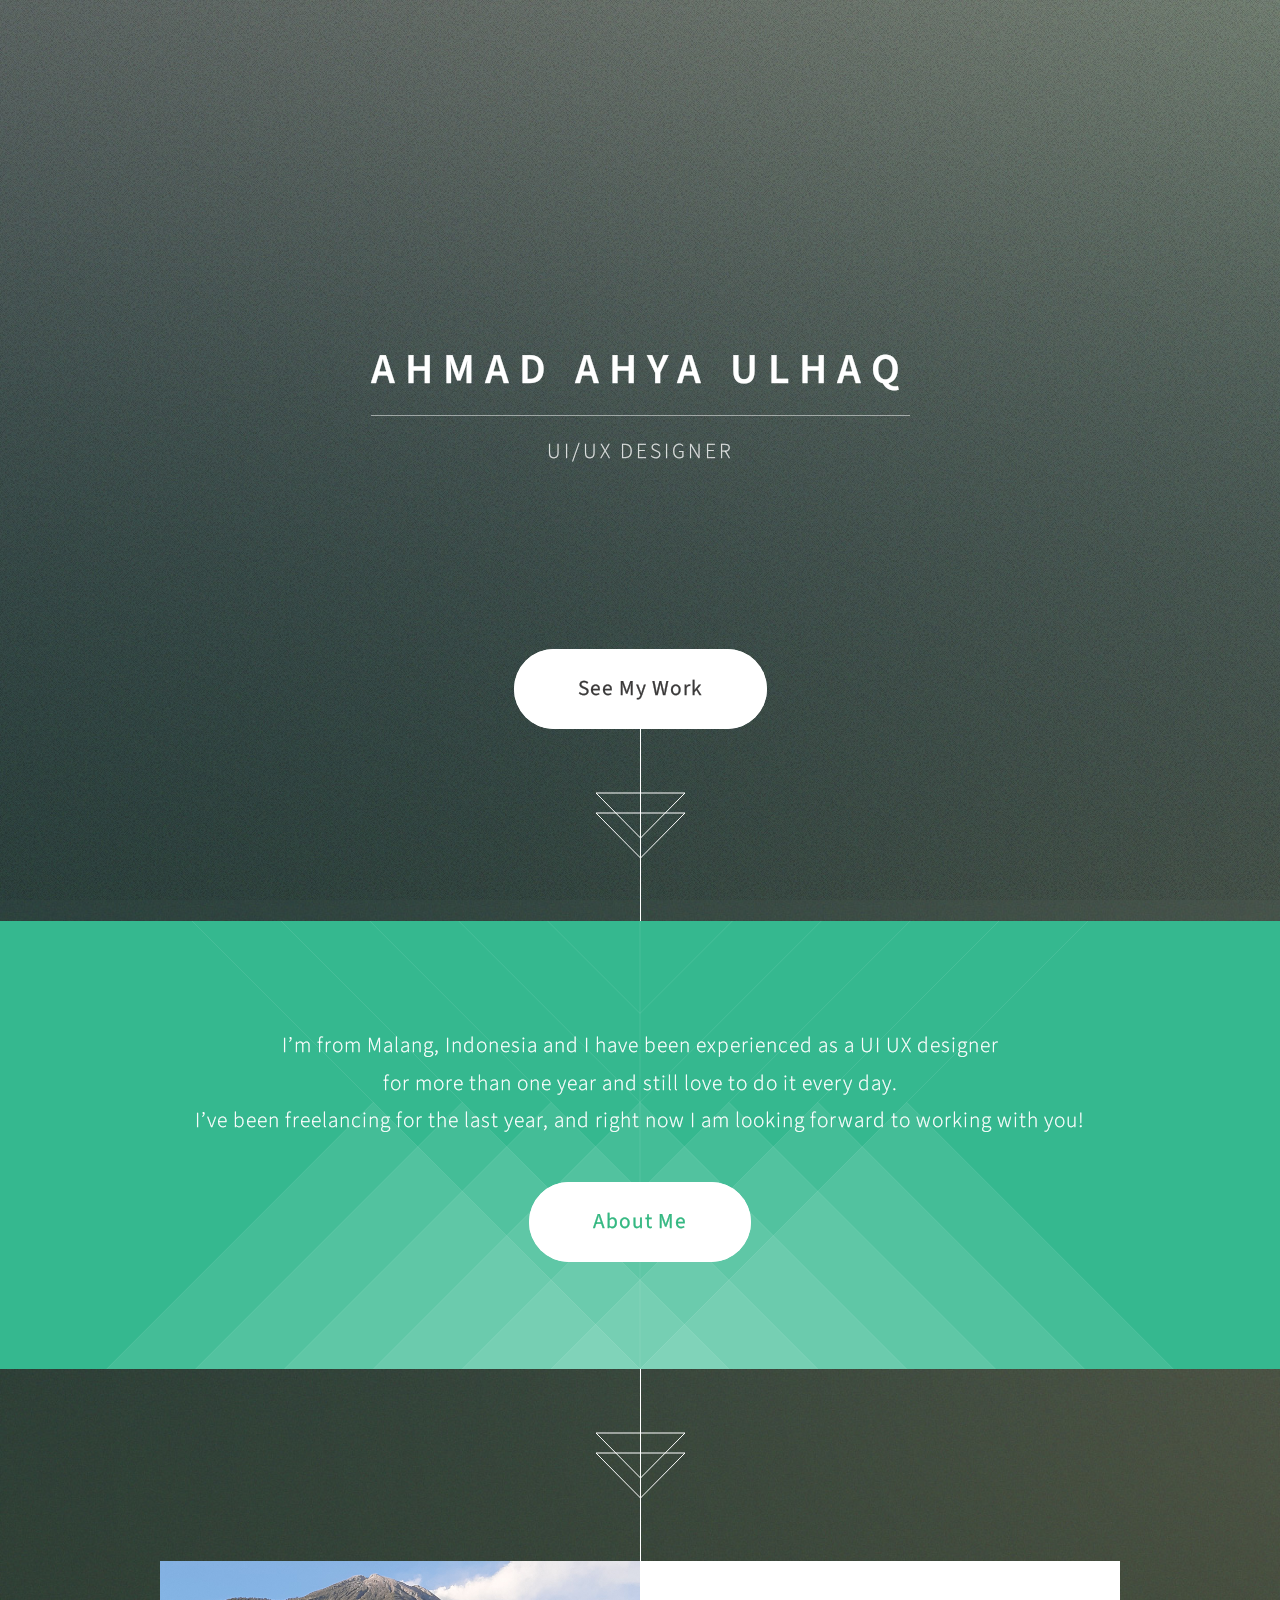
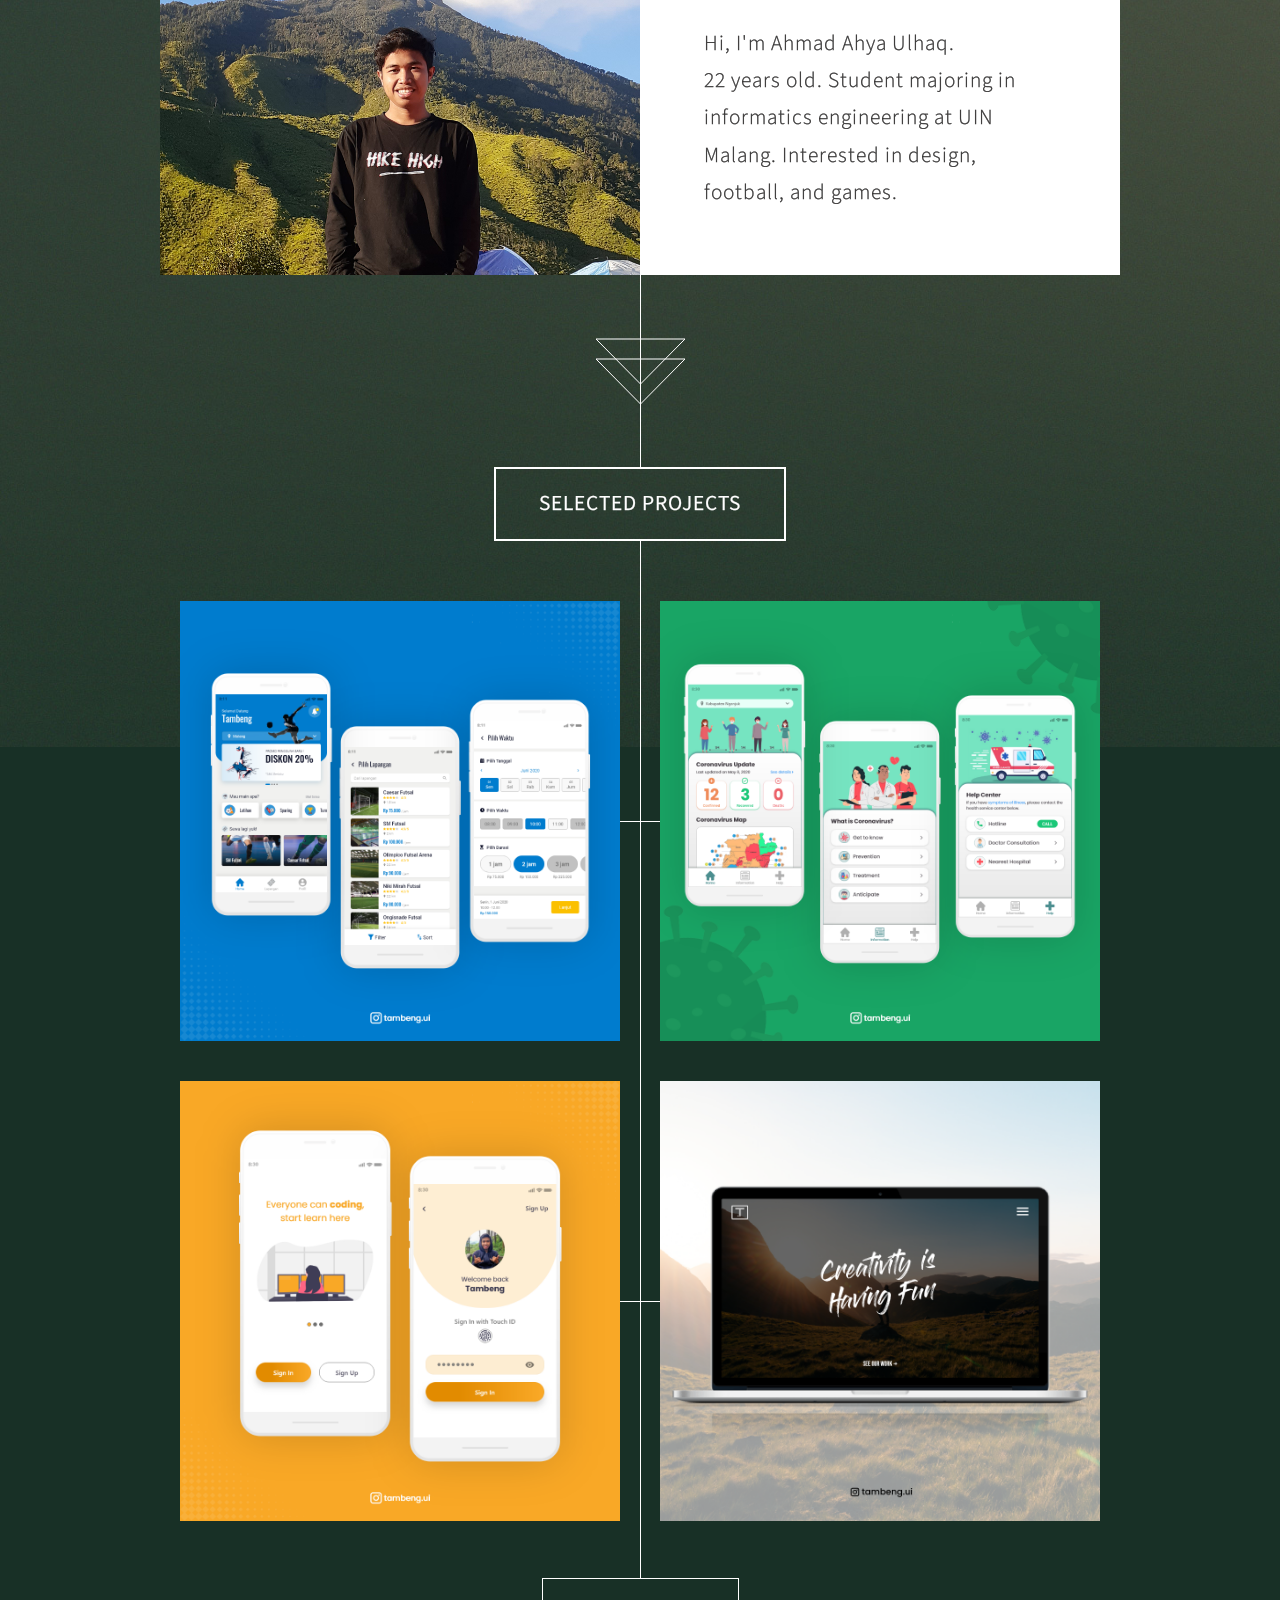
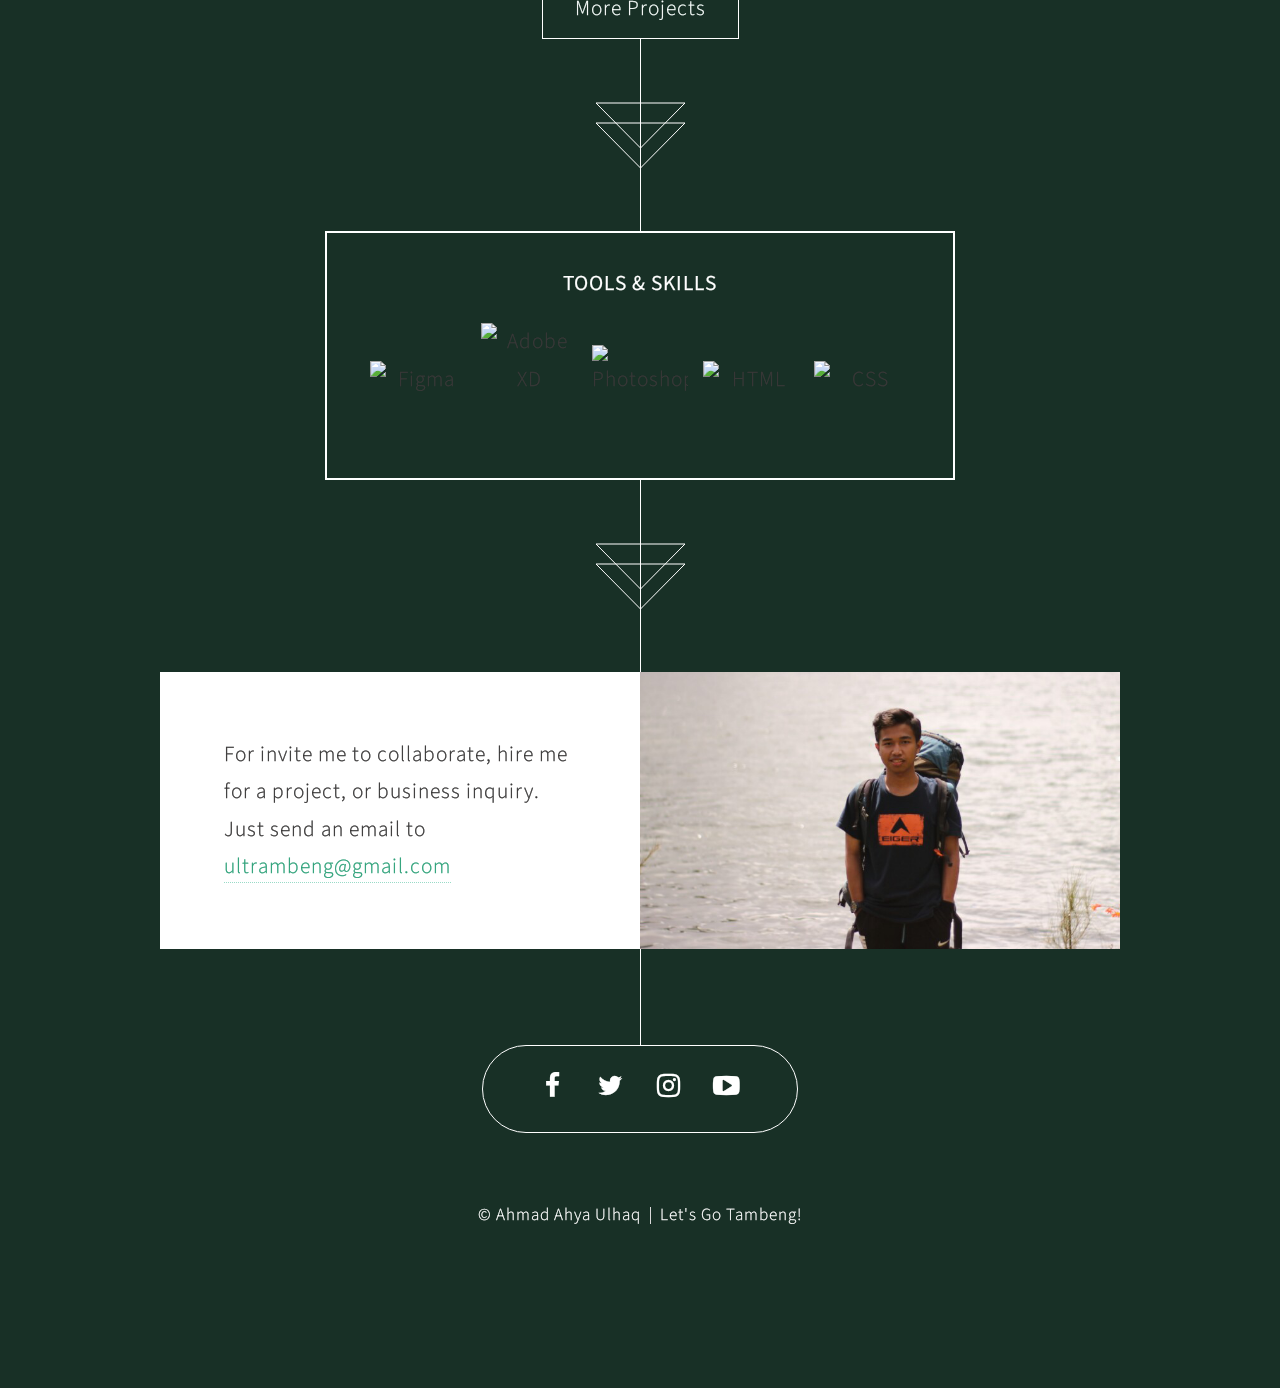
==== commit e212ac7b: "n" ====
--- a/index.html
+++ b/index.html
@@ -47,9 +47,9 @@
 
 		<!-- Portfolio -->
 			<article class="container box style2">
-				<header>
-					<h1>Selected Projects</h1>
-				</header>
+				<div class="project">
+					<p><b>SELECTED PROJECTS</b></p>
+				</div>
 				<div class="inner gallery">
 					<div class="row 0%">
 						<div class="6u 12u(mobile)"><a href="images/fulls/futsal.png" class="image fit"><img src="images/thumbs/futsal.png" alt="" title="UI Design Futsal App" /></a></div>
@@ -59,13 +59,19 @@
 						<div class="6u 12u(mobile)"><a href="images/fulls/login.png" class="image fit"><img src="images/thumbs/login.png" alt="" title="UI Design Login Page" /></a></div>
 						<div class="6u 12u(mobile)"><a href="images/fulls/tambengweb.png" class="image fit"><img src="images/thumbs/tambengweb.png" alt="" title="UI Design Tambeng Website" /></a></div>
 					</div>
+					<br>
+				</div>
+				<div class="more">
+					<a href="https://www.instagram.com/tambeng.ui/" target="_blank">More Projects</a>
+					<br>
 				</div>
 			</article>
 
 			<article class="container box style2">
 				<header>
-					<h1>Tools & Skills</h1>
-					<br>
+					<div class="ts">
+						<p><b>TOOLS & SKILLS</b></p>
+					</div>
 					<ul class="tools">
 						<li><img src="https://ml0eehlclbti.i.optimole.com/n_d9yNU-Ux092WqQ/w:120/h:121/q:90/https://kukuhaldy.com/wp-content/uploads/2019/11/slack.png" alt="Figma"></li>
 						<li></li>
@@ -277,8 +283,8 @@
 		<section id="footer">
 			<ul class="icons">
 				<li><a href="https://www.facebook.com/ahya.ulhaq" class="icon fa-facebook" target="_blank"><span class="label">Facebook</span></a></li>
-				<li><a href="https://www.instagram.com/tambeng.ui/" class="icon fa-instagram" target="_blank"><span class="label">Instagram</span></a></li>
-				<li><a href="https://dribbble.com/ahmadahyaulhaq" class="icon fa-dribbble" target="_blank"><span class="label">Dribbble</span></a></li>
+				<li><a href="https://twitter.com/ahmadahyaulhaq" class="icon fa-twitter" target="_blank"><span class="label">Dribbble</span></a></li>
+				<li><a href="https://www.instagram.com/ulhaqi/" class="icon fa-instagram" target="_blank"><span class="label">Instagram</span></a></li>
 				<li><a href="https://www.youtube.com/channel/UCAzNXuJP5sbDflUC-BxYY8Q/featured" class="icon fa-youtube-play" target="_blank"><span class="label">Youtube</span></a></li>
 			</ul>
 			<div class="copyright">
--- a/assets/css/main.css
+++ b/assets/css/main.css
@@ -1865,14 +1865,10 @@
 
 			.box.style2 header {
 				display: inline-block;
-				background: #fff;
-				padding: 2em 3em 2em 3em;
+				padding: 1em 2em 1em 2em;
 				margin: 0;
-			}
-
-				.box.style2 header p {
-					padding: 0;
-				}
+				border: solid 2px #fff;
+			}
 
 			.box.style2 .inner {
 				position: relative;
@@ -1907,6 +1903,32 @@
 					position: relative;
 					z-index: 1;
 					padding: 20px;
+				}
+
+				.box.style2 .project p {
+					color: #fff;
+					display: inline-block;
+					padding: 0.75em 2em 0.75em 2em;
+					margin: 0;
+					border: solid 2px #fff;
+				}
+
+				.box.style2 .more a {
+					color: #fff;
+					display: inline-block;
+					padding: 0.5em 1.5em 0.5em 1.5em;
+					margin: 0;
+					border: solid 1px #fff;
+				}
+
+				.box.style2 .more a:hover {
+					color: #35b882;
+				}
+				
+				.box.style2 .ts p {
+					color: #fff;
+					display: inline-block;
+					padding: 0em 0.5em 1em 0.5em;
 				}
 
 		.box.style3 {
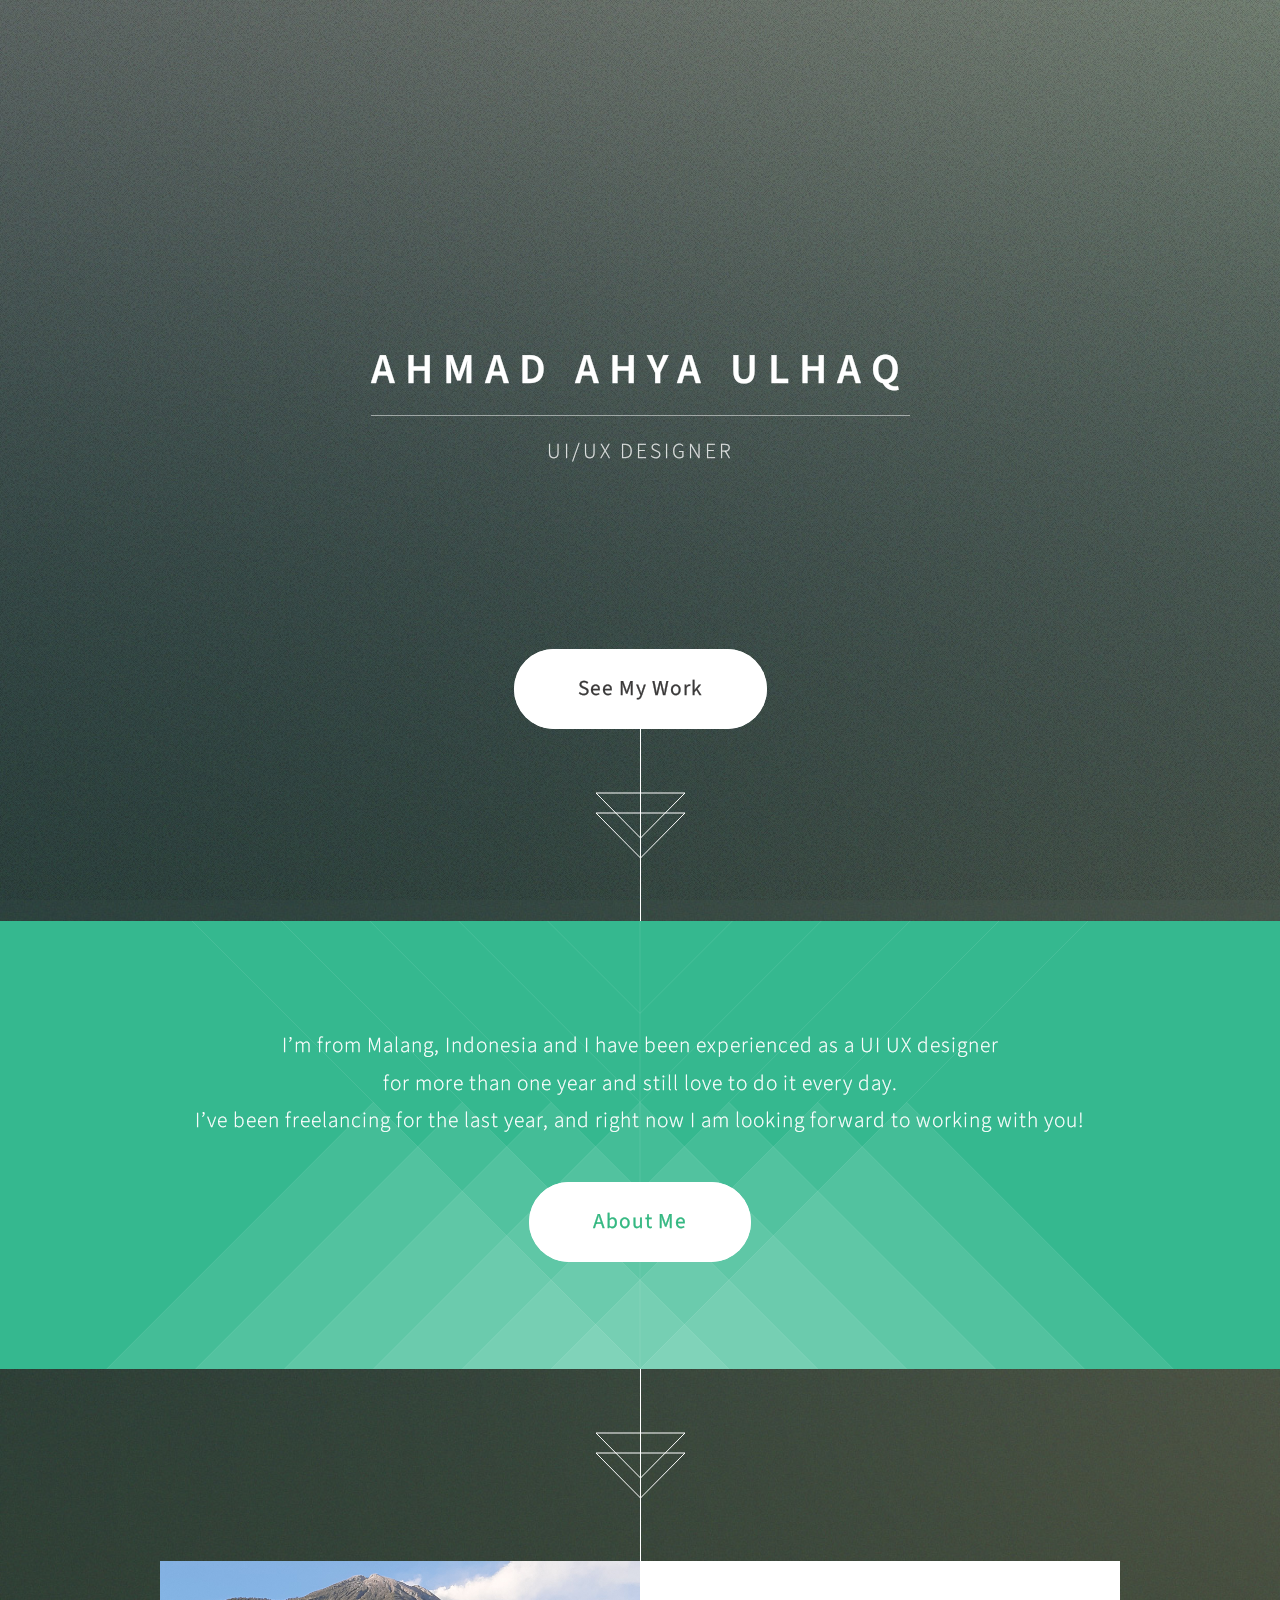
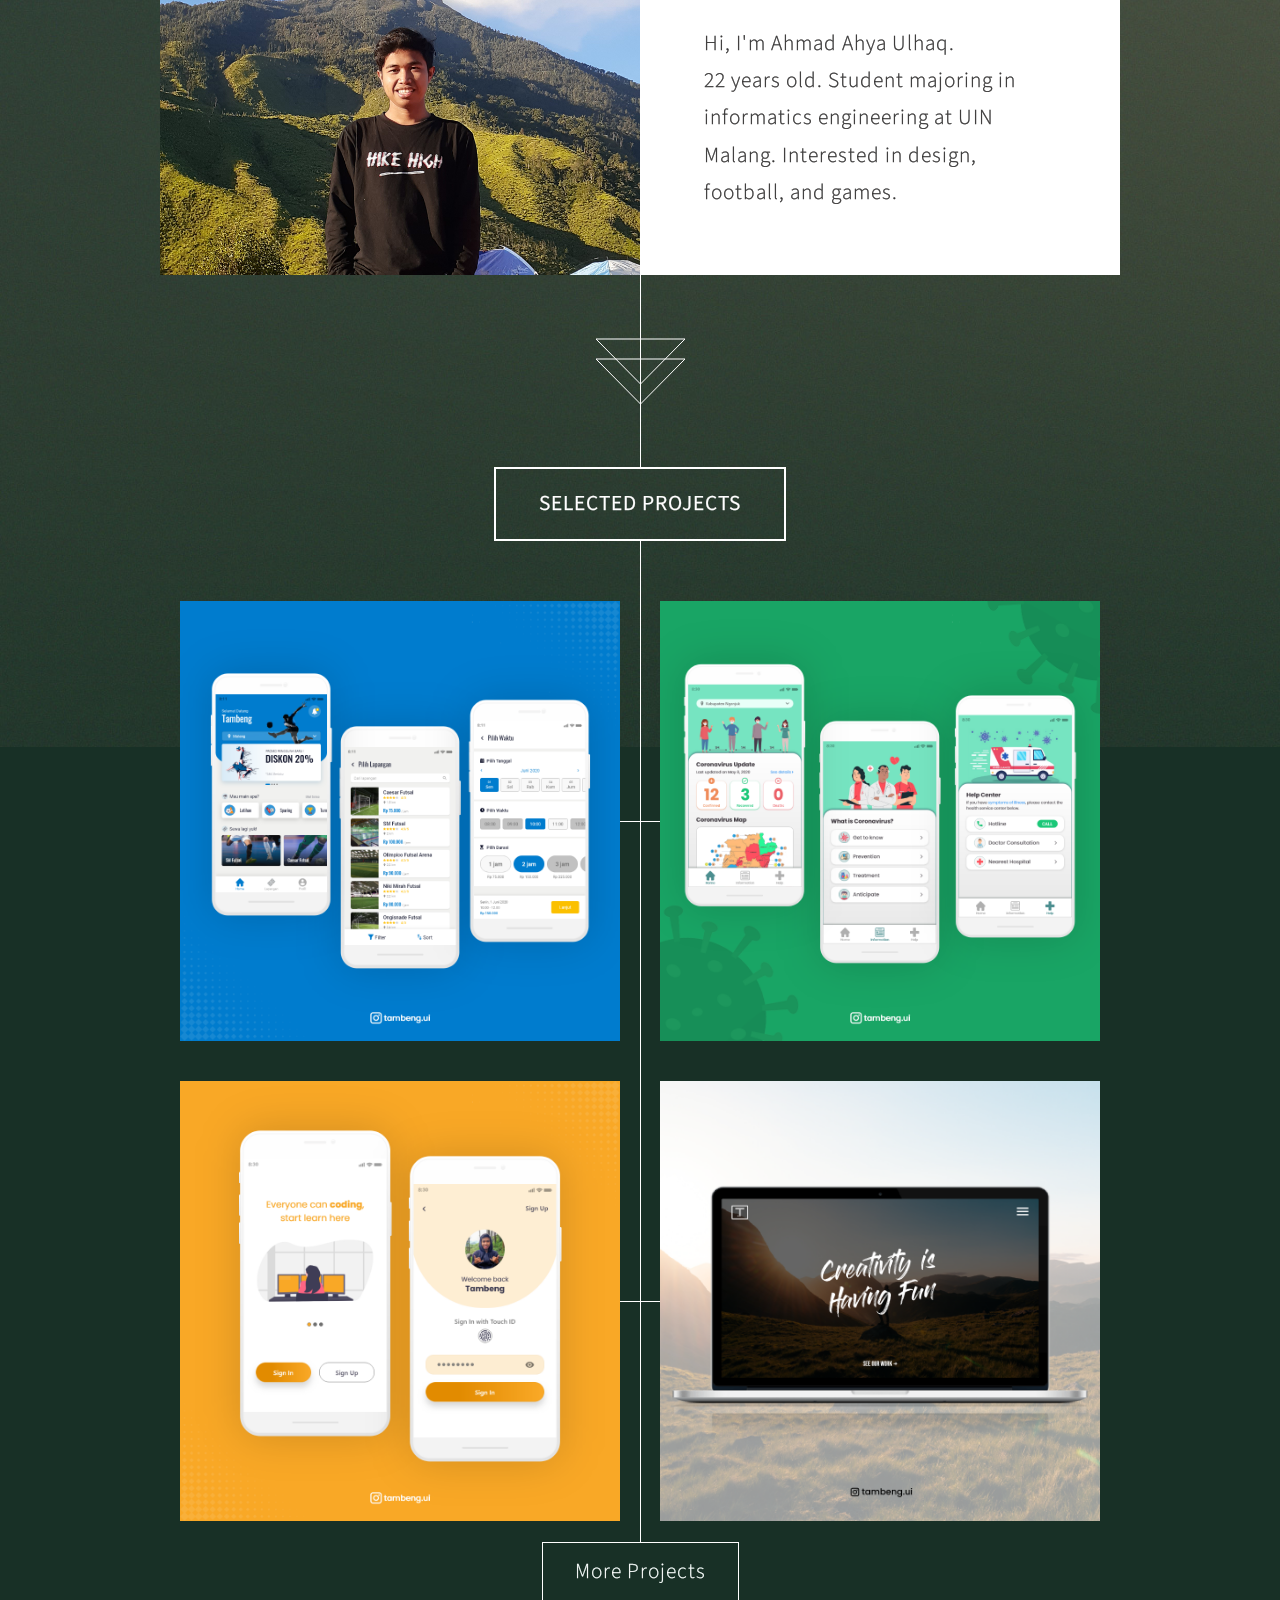
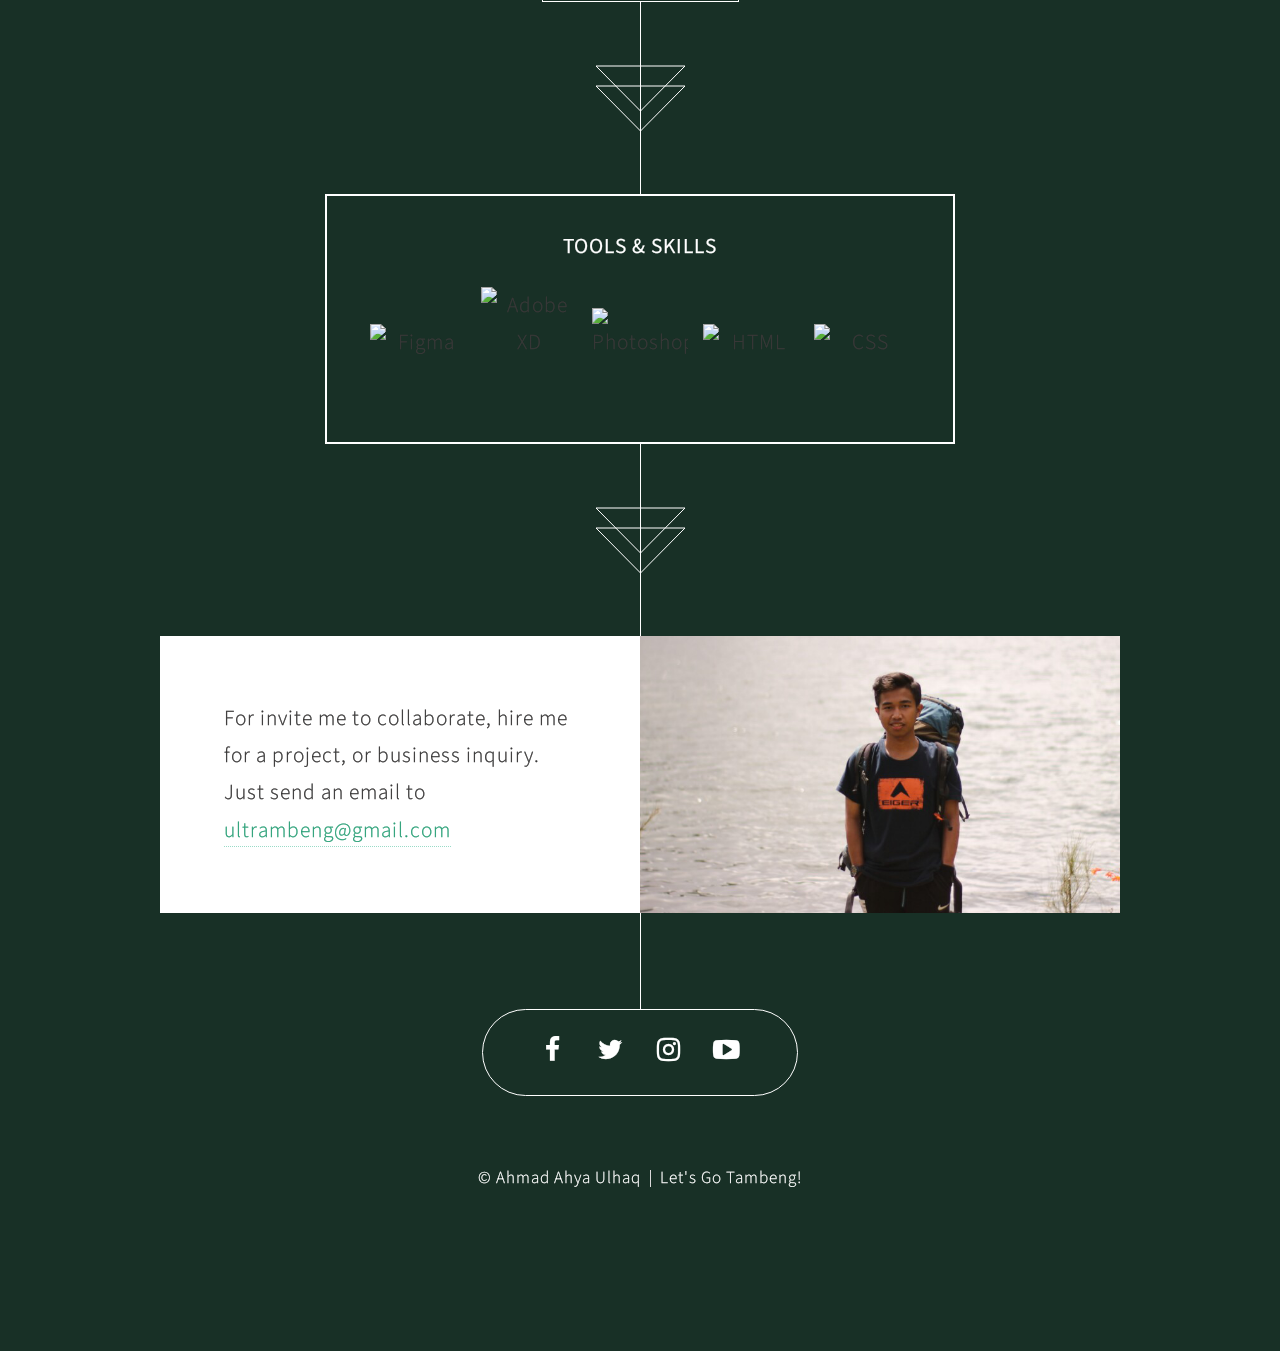
==== commit 89eb46a8: "Update index.html" ====
--- a/index.html
+++ b/index.html
@@ -59,11 +59,11 @@
 						<div class="6u 12u(mobile)"><a href="images/fulls/login.png" class="image fit"><img src="images/thumbs/login.png" alt="" title="UI Design Login Page" /></a></div>
 						<div class="6u 12u(mobile)"><a href="images/fulls/tambengweb.png" class="image fit"><img src="images/thumbs/tambengweb.png" alt="" title="UI Design Tambeng Website" /></a></div>
 					</div>
-					<br>
+					
 				</div>
 				<div class="more">
 					<a href="https://www.instagram.com/tambeng.ui/" target="_blank">More Projects</a>
-					<br>
+
 				</div>
 			</article>
 
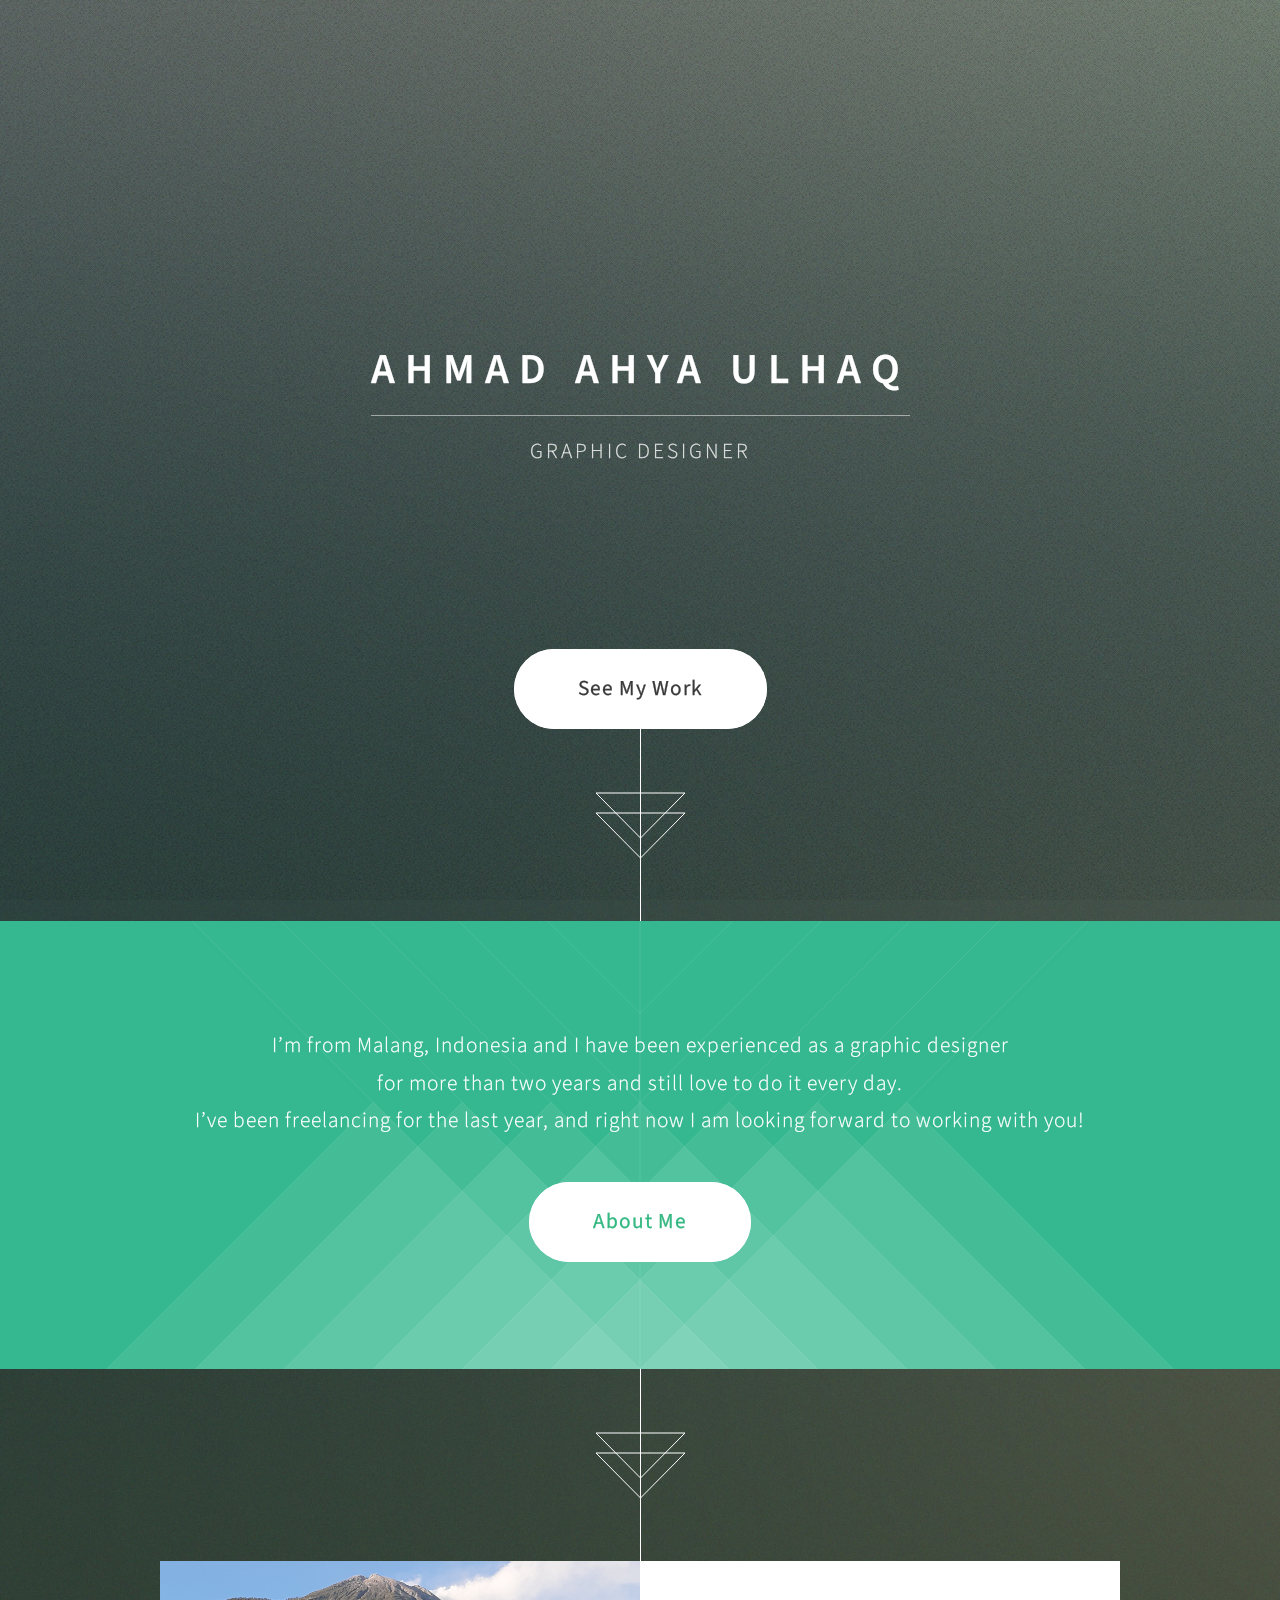
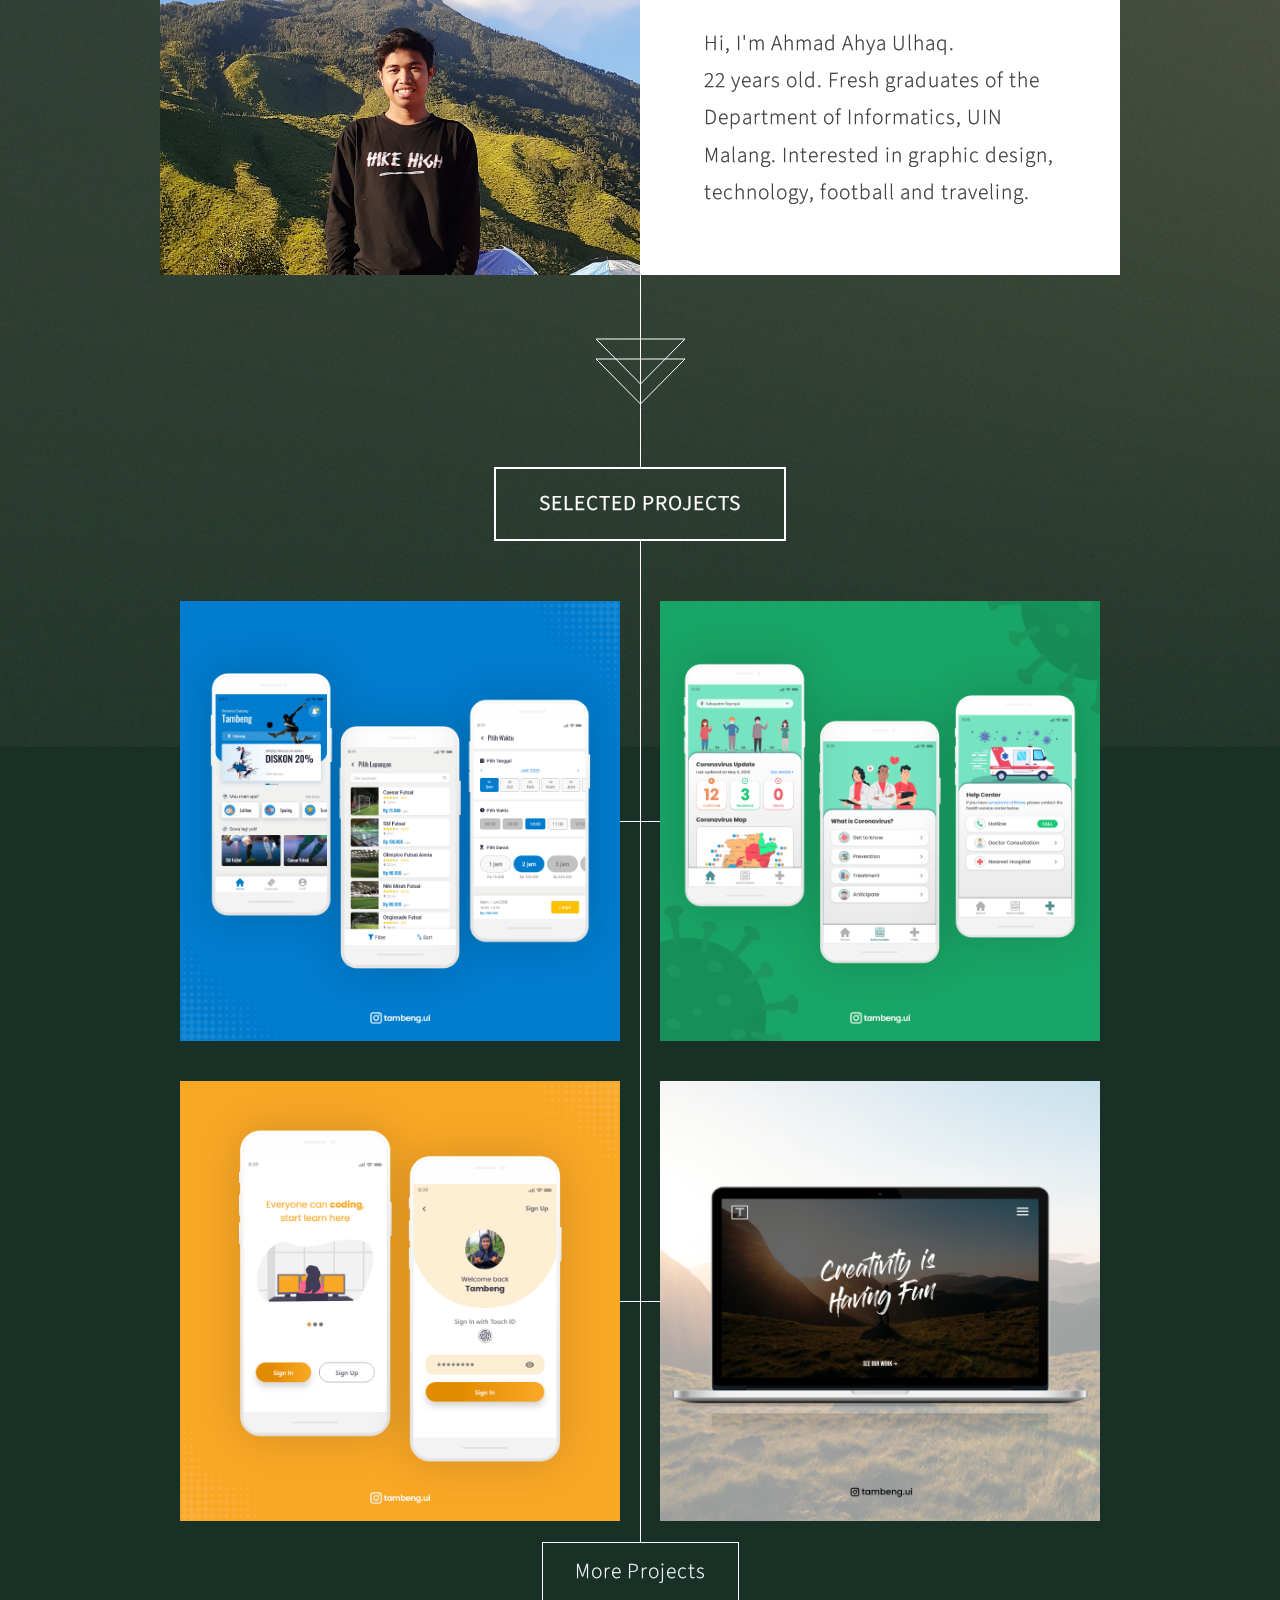
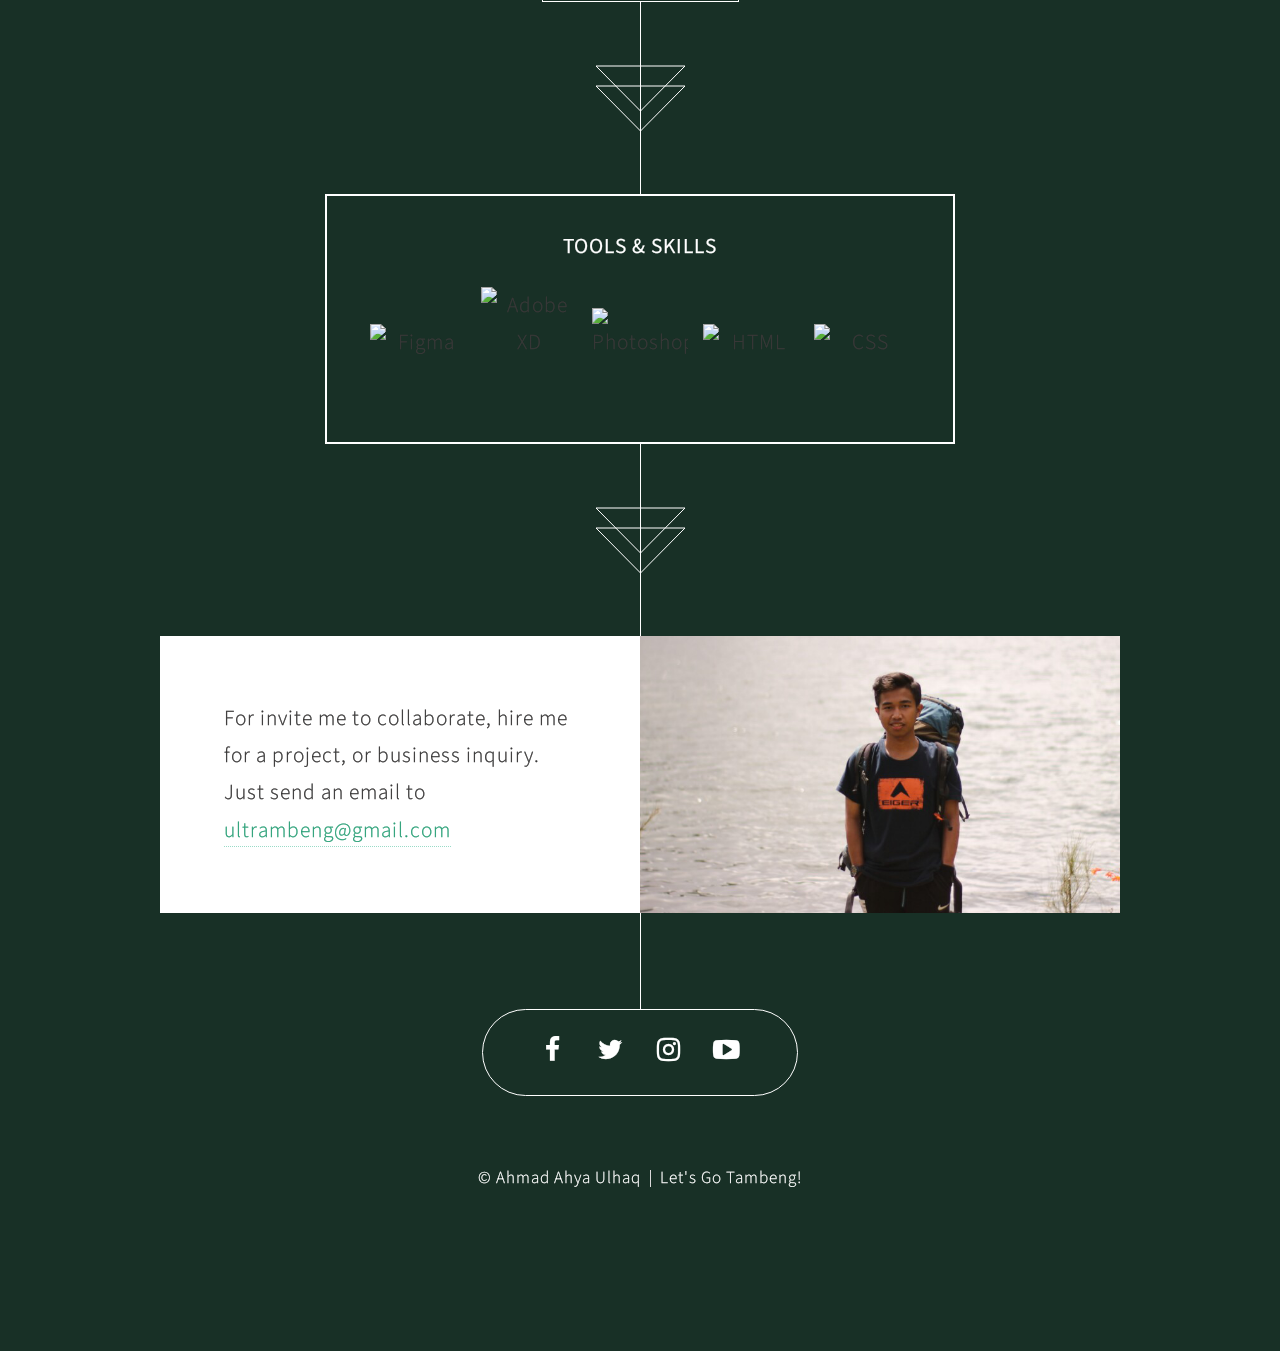
==== commit 874fb5a8: "Update index.html" ====
--- a/index.html
+++ b/index.html
@@ -16,7 +16,7 @@
 			<section id="header">
 				<header>
 					<h1>AHMAD AHYA ULHAQ</h1>
-					<p>UI/UX Designer</p>
+					<p>Graphic Designer</p>
 				</header>
 				<footer>
 					<a href="#banner" class="button style2 scrolly-middle">See My Work</a>
@@ -26,7 +26,7 @@
 		<!-- Banner -->
 			<section id="banner">
 				<p>
-					I’m from Malang, Indonesia and I have been experienced as a UI UX designer <br> for more than one year and still love to do it every day. <br>
+					I’m from Malang, Indonesia and I have been experienced as a graphic designer <br> for more than two years and still love to do it every day. <br>
 					I’ve been freelancing for the last year, and right now I am looking forward to working with you!
 				</p>
 				<footer>
@@ -40,8 +40,8 @@
 				<div class="inner">
 					<p>Hi, I'm Ahmad Ahya Ulhaq. <br>
 						22 years old.
-						Student majoring in informatics engineering at UIN Malang.
-						Interested in design, football, and games.</p>
+						Fresh graduates of the Department of Informatics, UIN Malang.
+						Interested in graphic design, technology, football and traveling.</p>
 				</div>
 			</article>
 
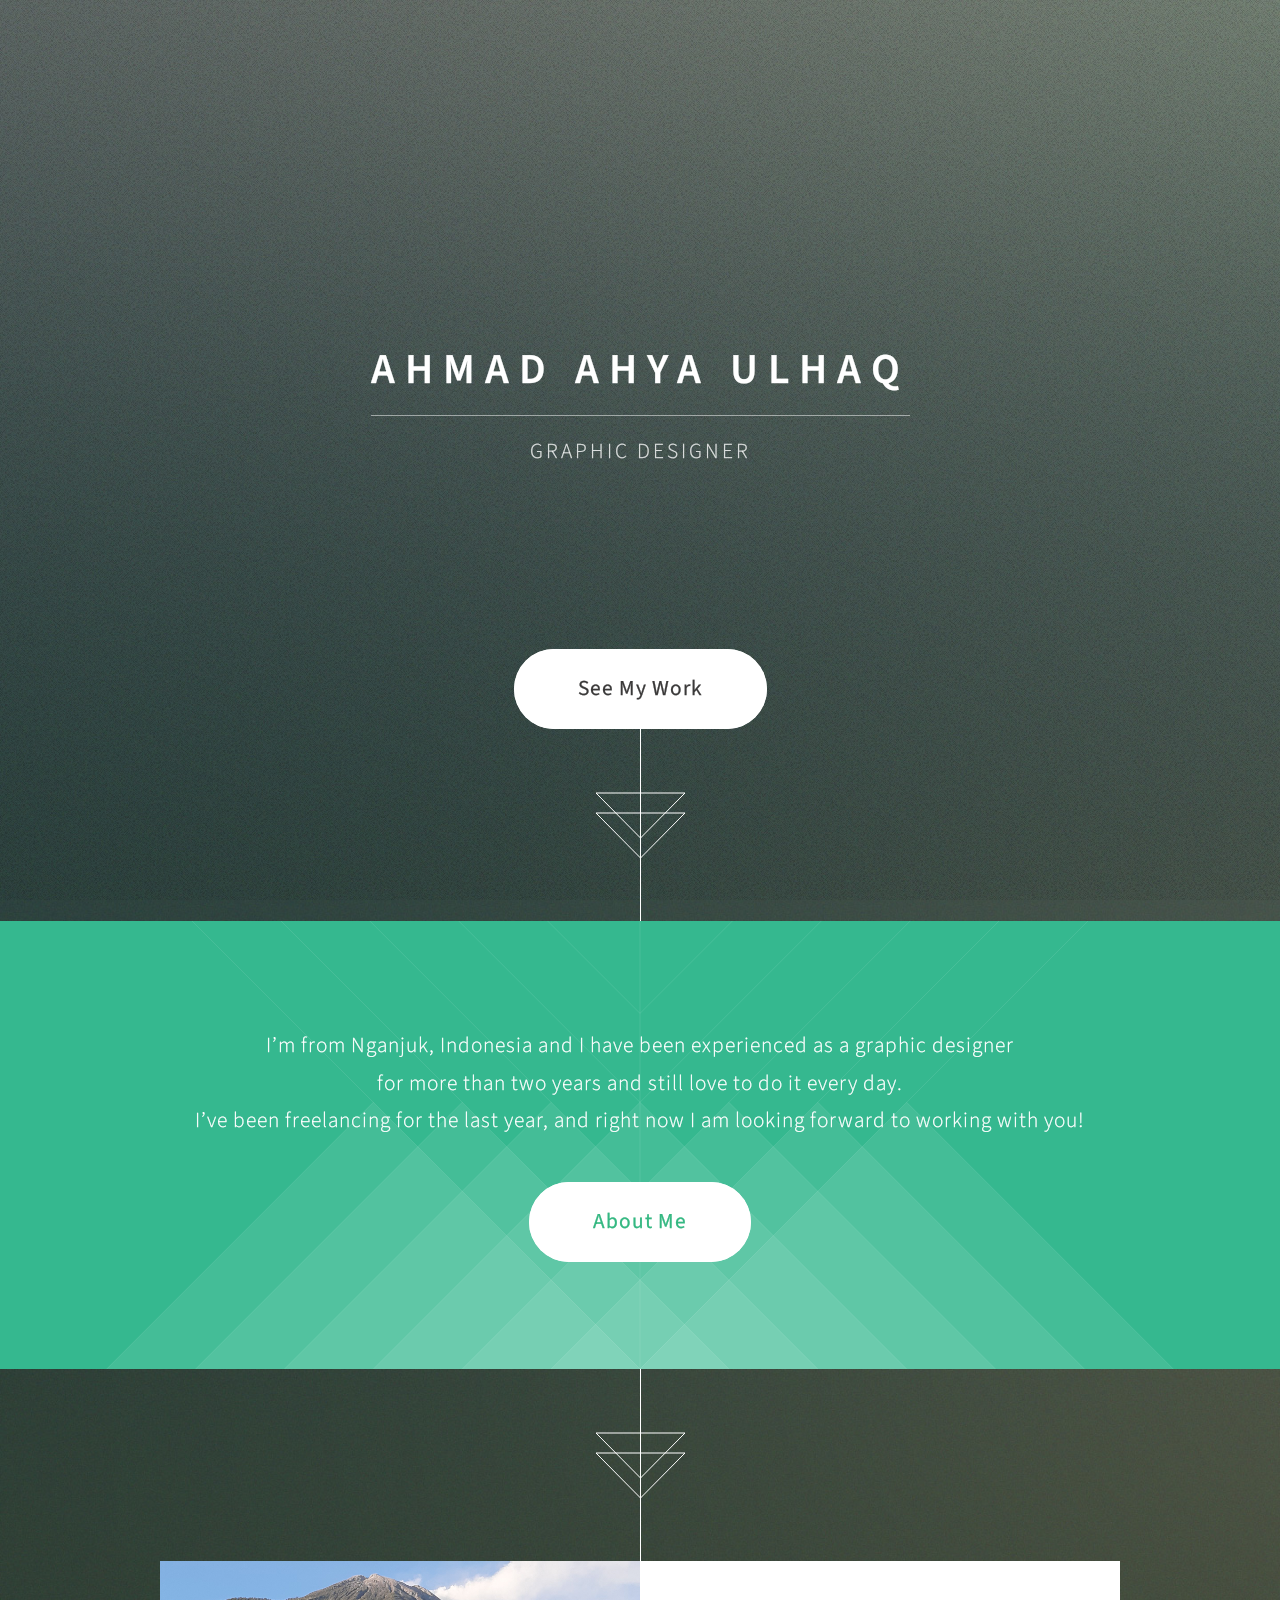
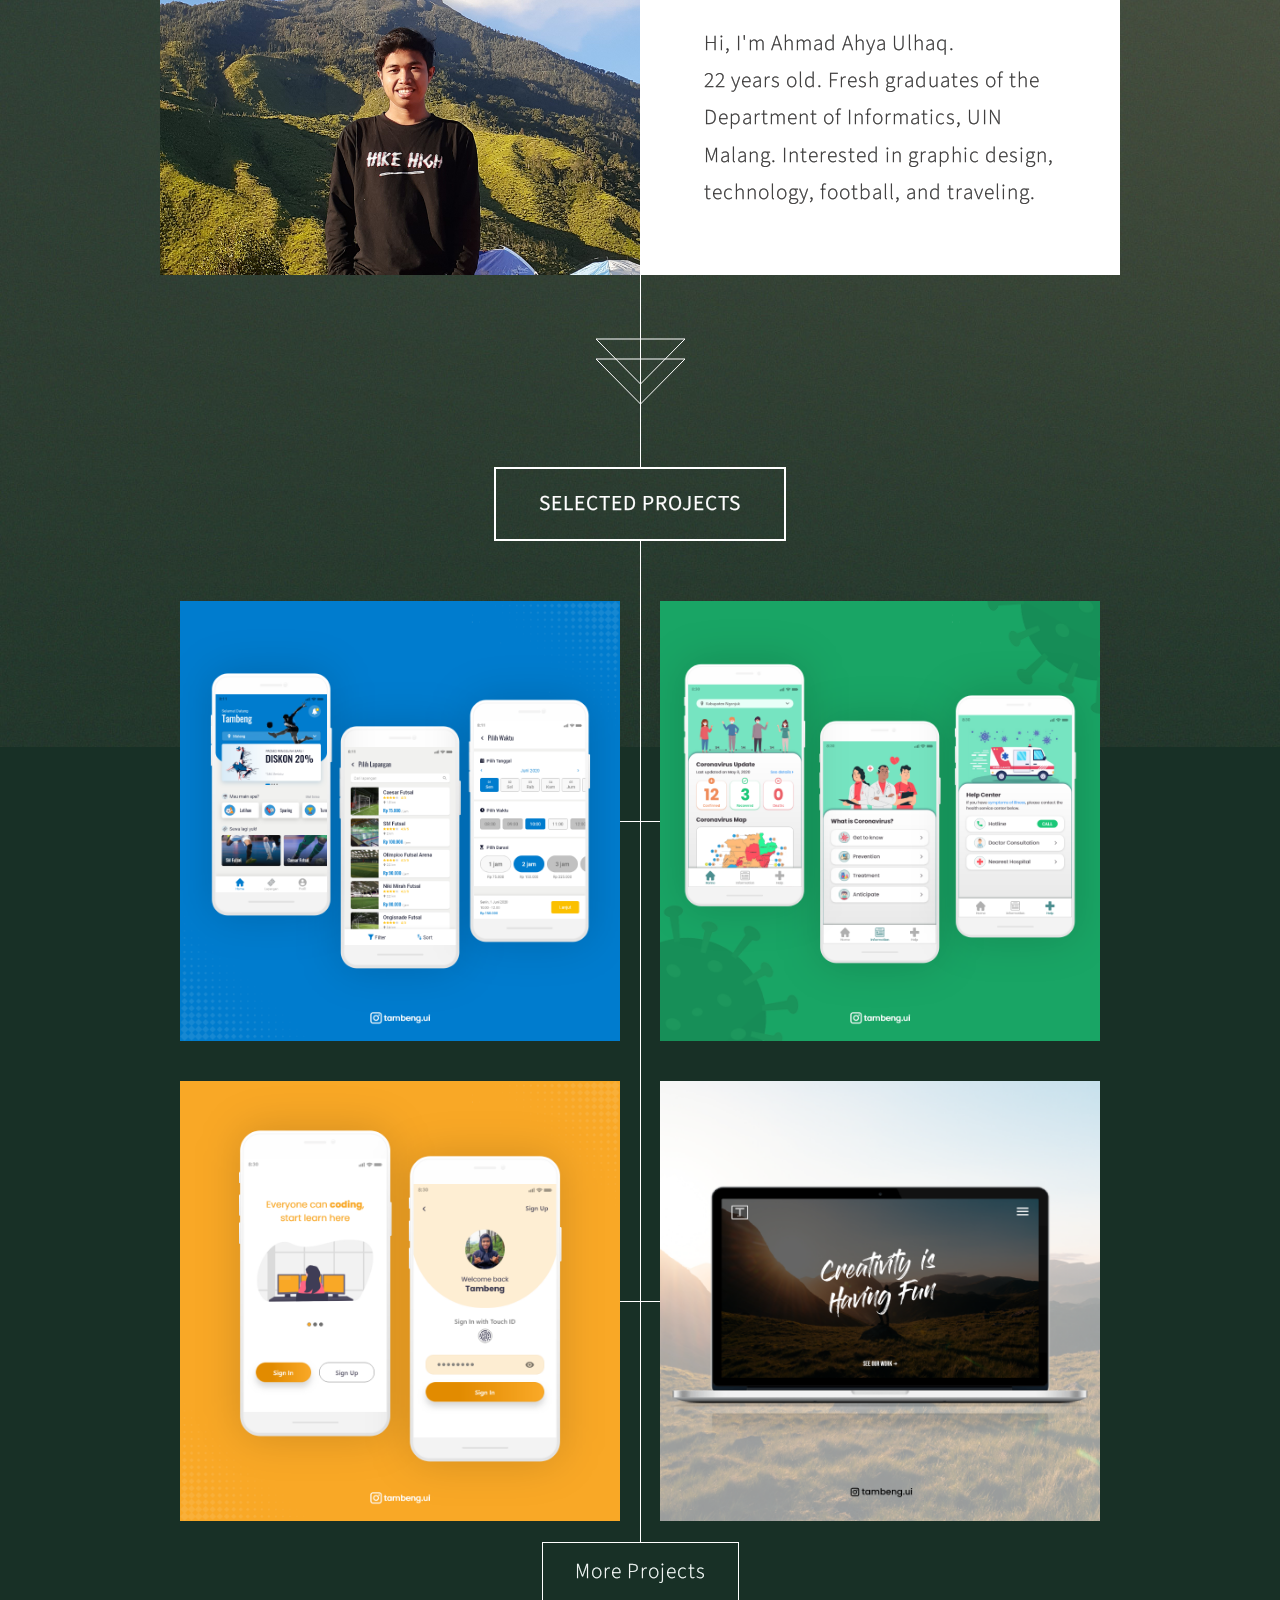
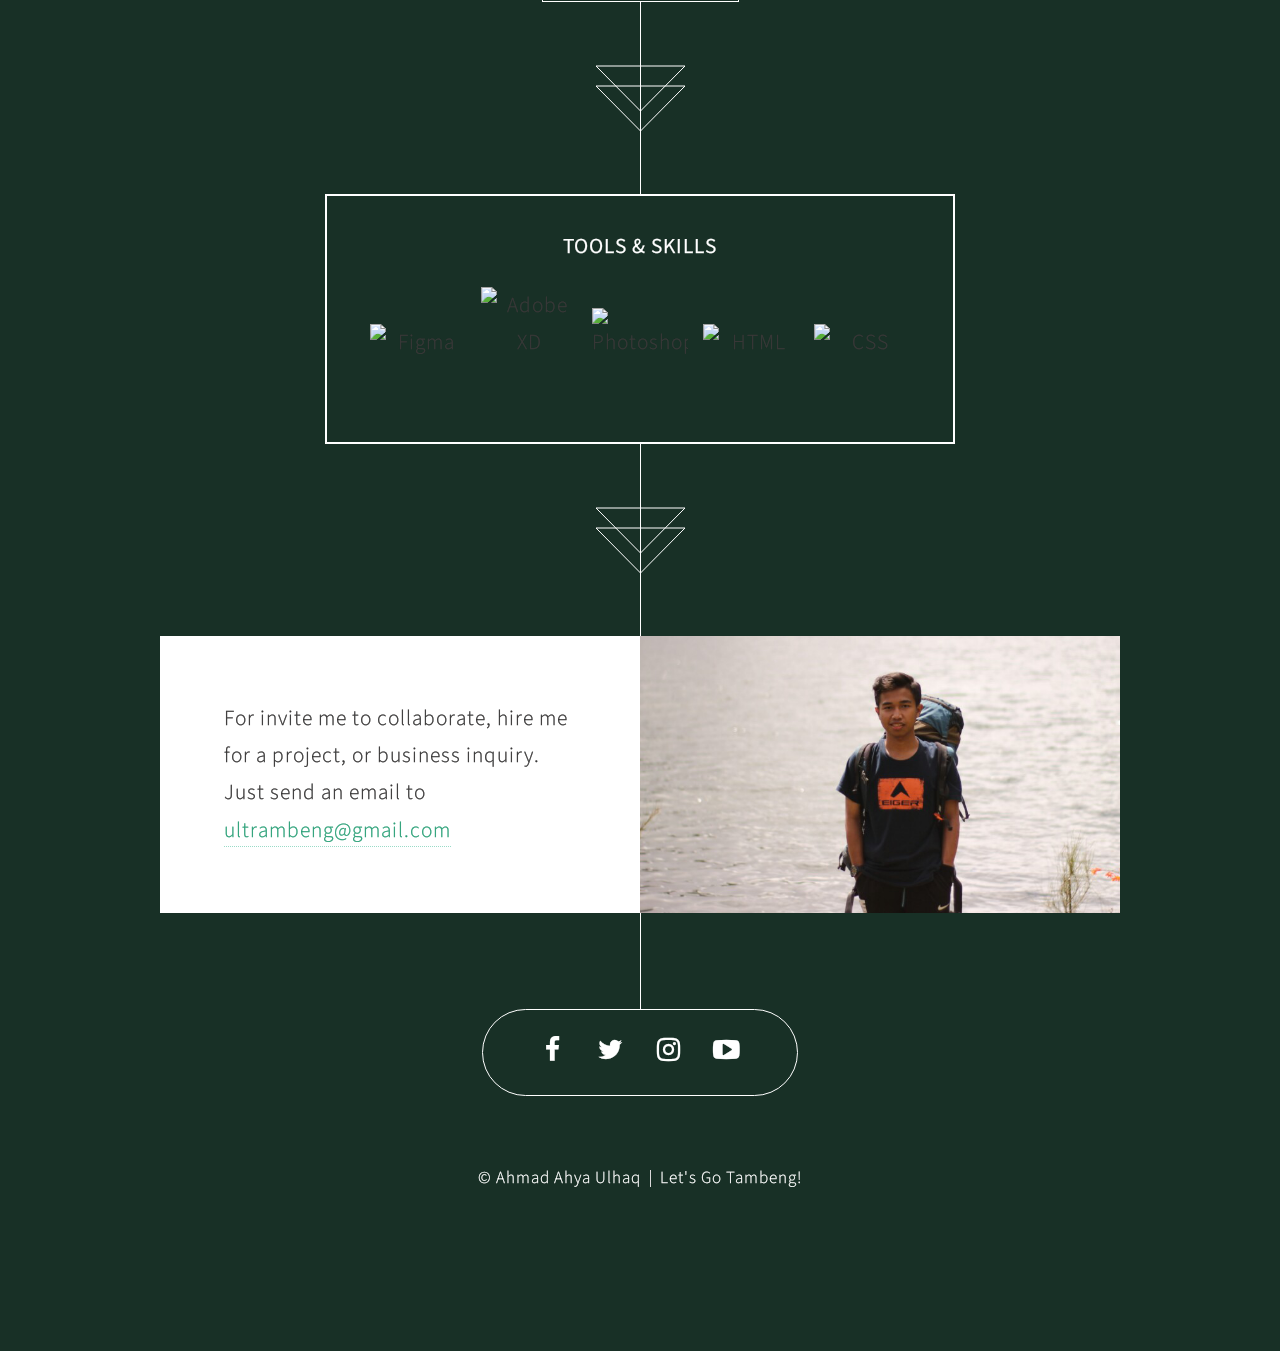
==== commit ef371f28: "Update index.html" ====
--- a/index.html
+++ b/index.html
@@ -26,7 +26,7 @@
 		<!-- Banner -->
 			<section id="banner">
 				<p>
-					I’m from Malang, Indonesia and I have been experienced as a graphic designer <br> for more than two years and still love to do it every day. <br>
+					I’m from Nganjuk, Indonesia and I have been experienced as a graphic designer <br> for more than two years and still love to do it every day. <br>
 					I’ve been freelancing for the last year, and right now I am looking forward to working with you!
 				</p>
 				<footer>
@@ -41,7 +41,7 @@
 					<p>Hi, I'm Ahmad Ahya Ulhaq. <br>
 						22 years old.
 						Fresh graduates of the Department of Informatics, UIN Malang.
-						Interested in graphic design, technology, football and traveling.</p>
+						Interested in graphic design, technology, football, and traveling.</p>
 				</div>
 			</article>
 
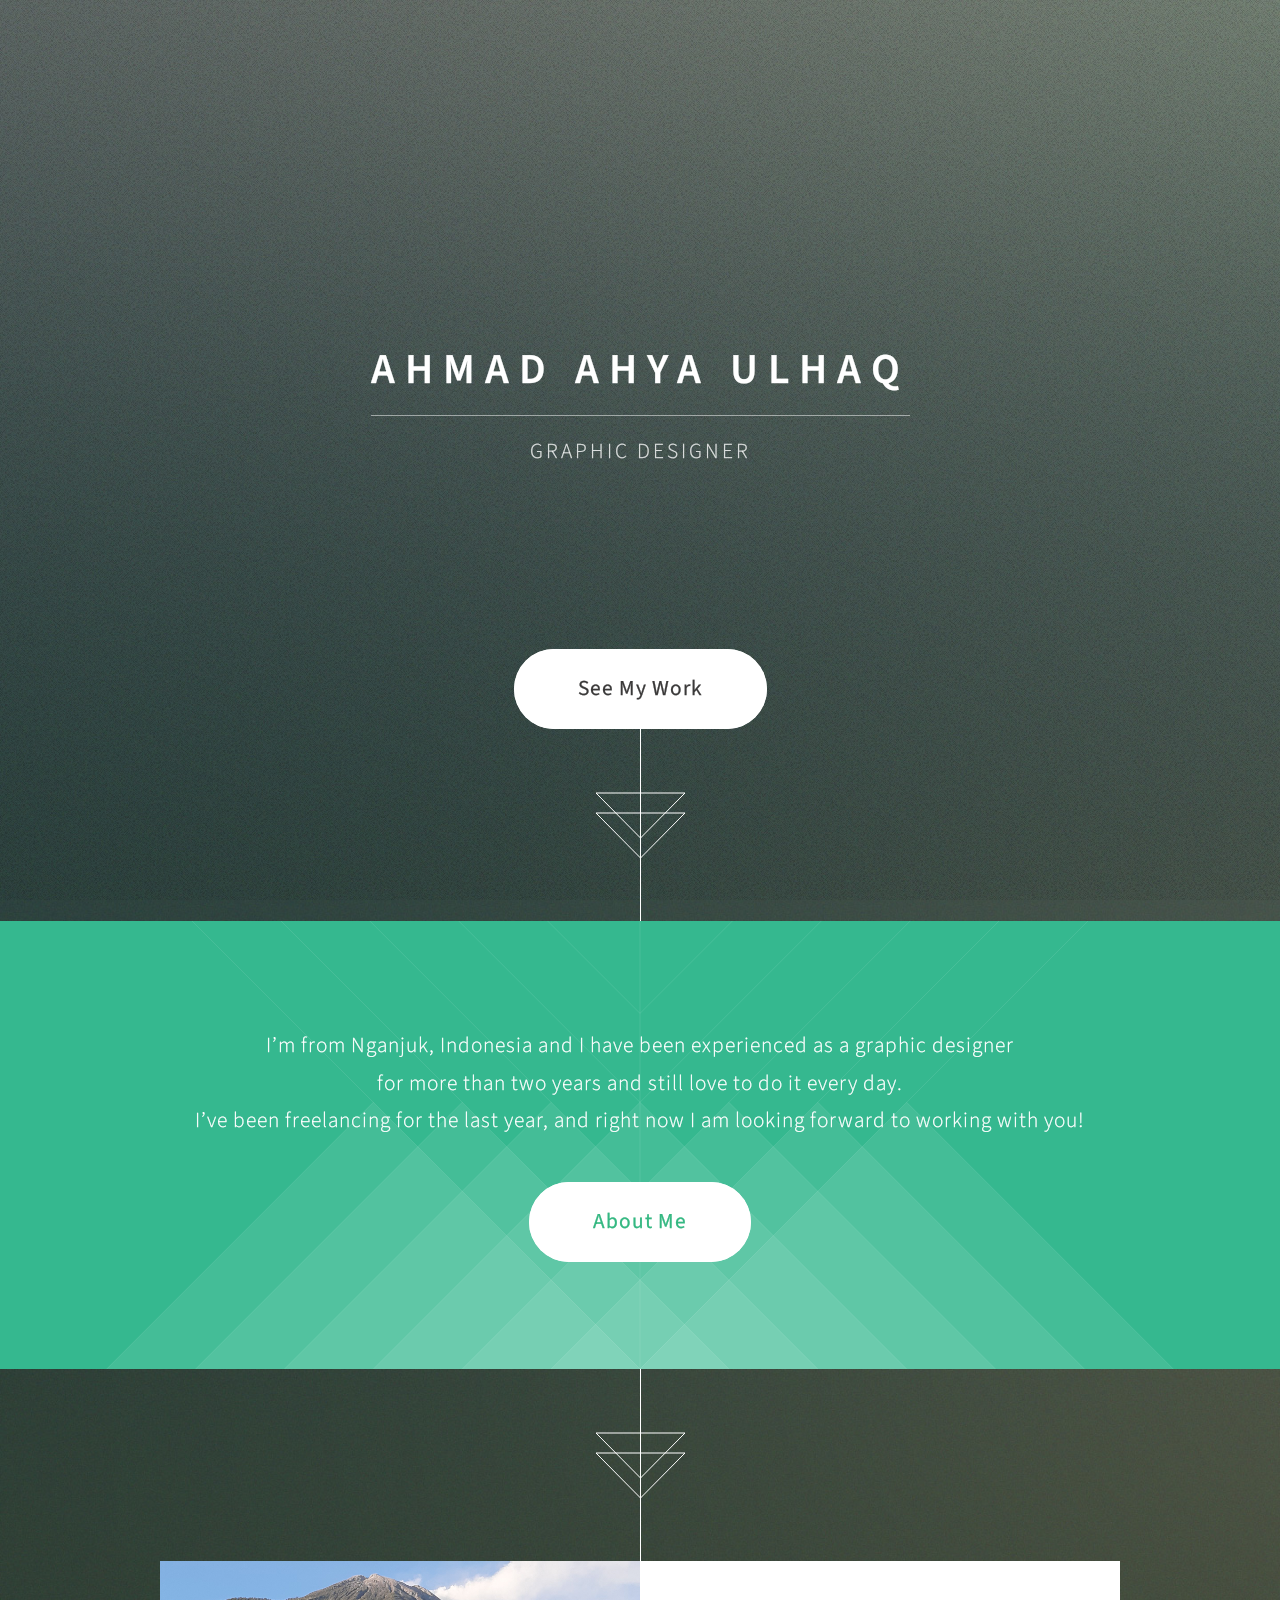
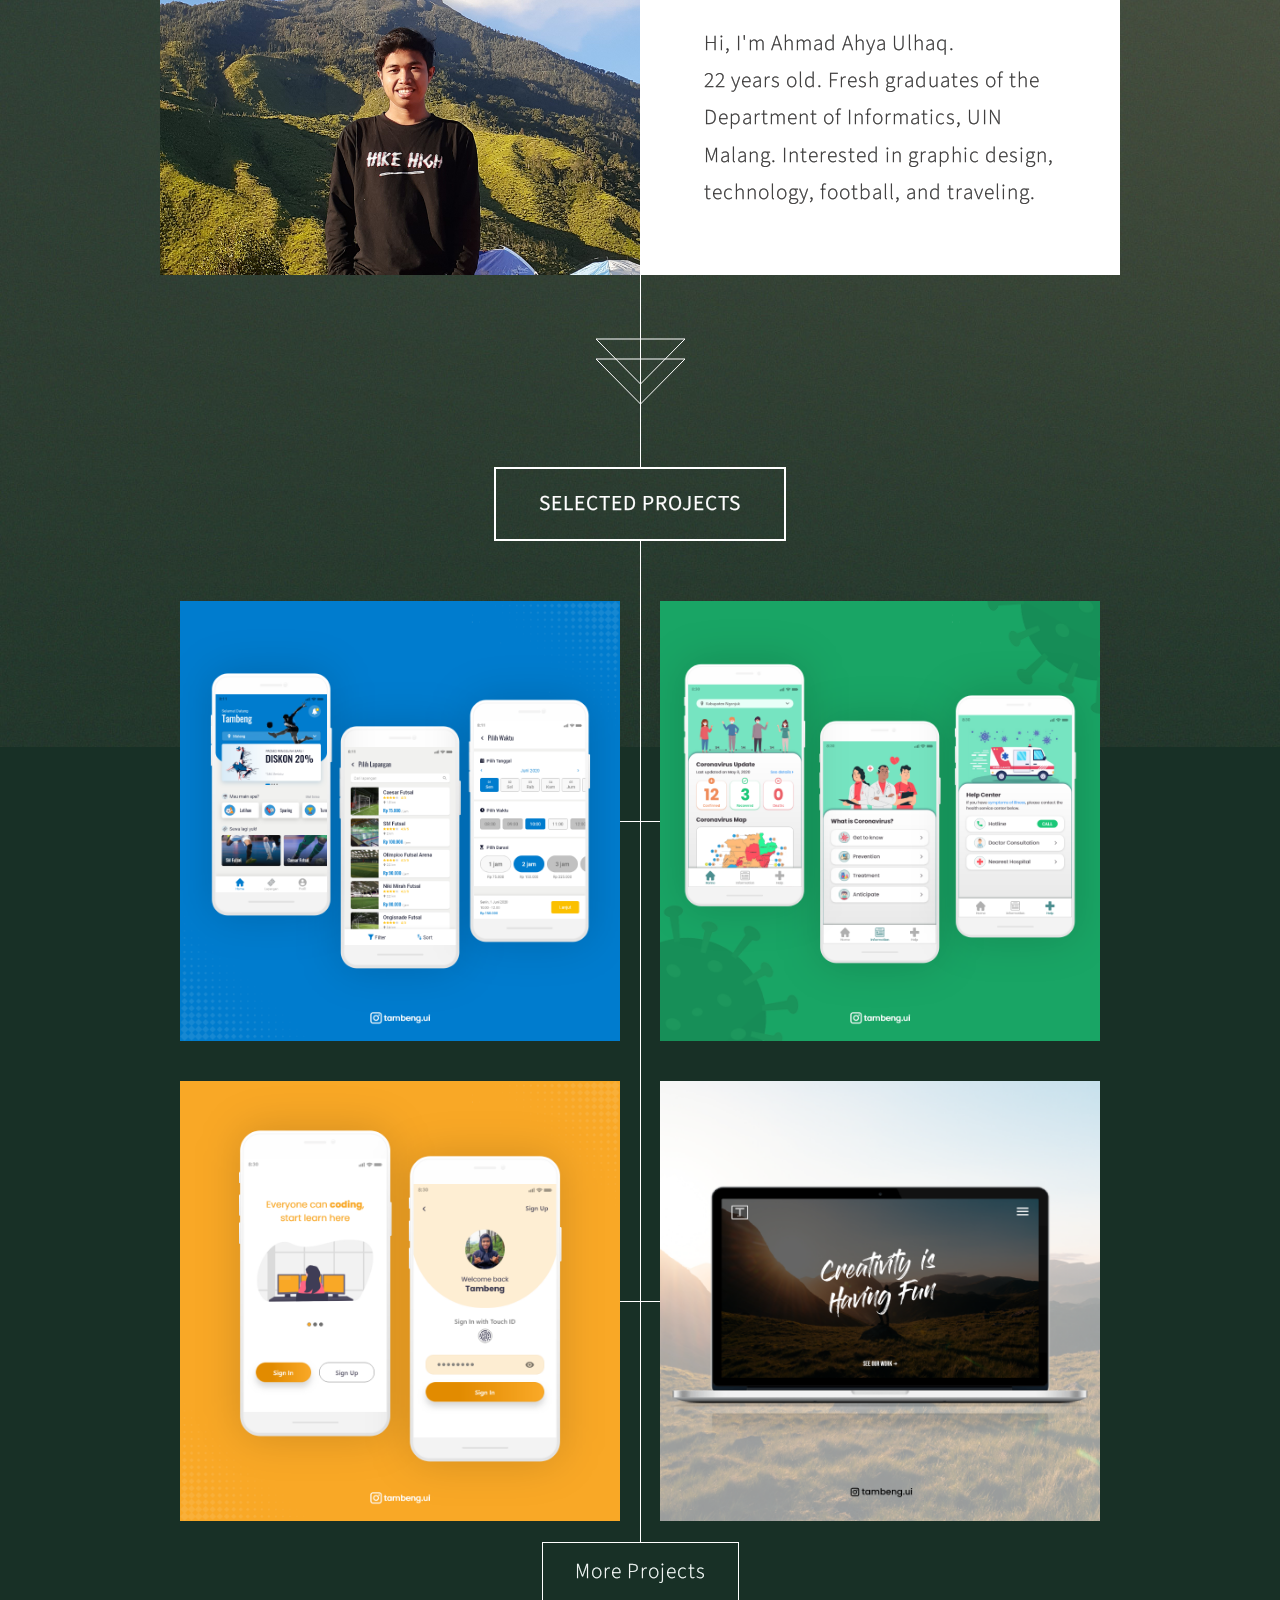
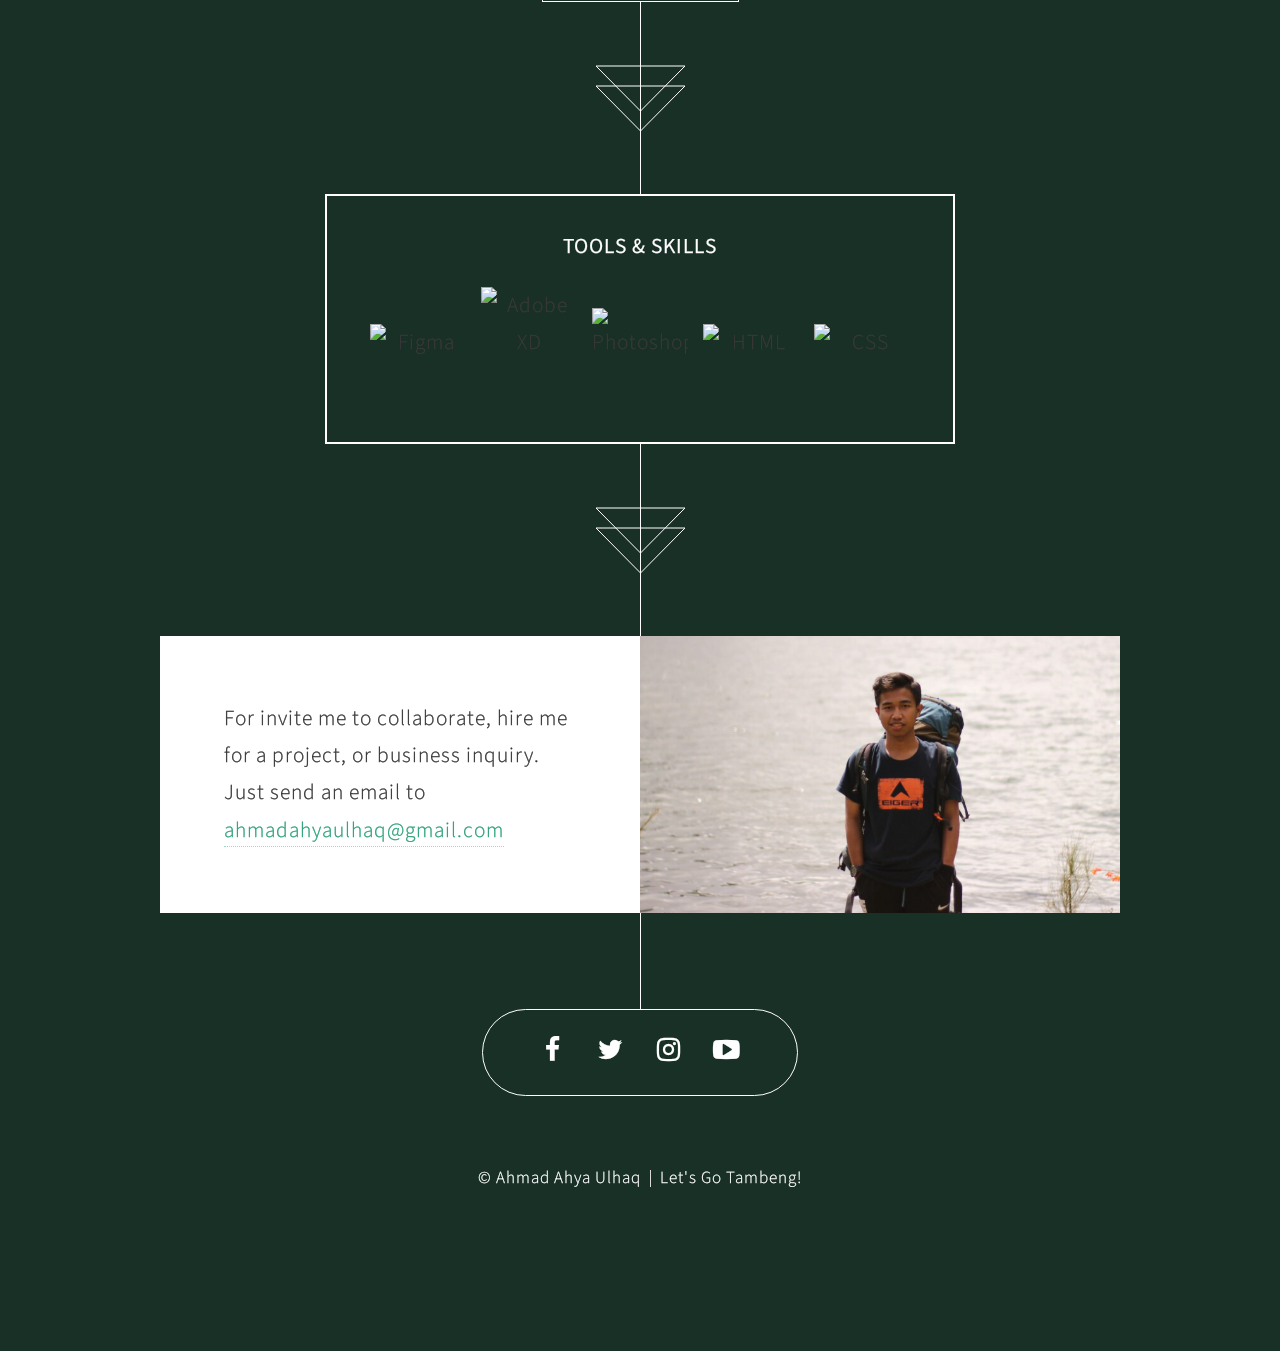
==== commit c1de2d7a: "Update index.html" ====
--- a/index.html
+++ b/index.html
@@ -96,7 +96,7 @@
 				<div class="inner">
 					<p>
 						For invite me to collaborate, hire me for a project, or business inquiry.<br>
-						Just send an email to <a href="mailto:ultrambeng@gmail.com">ultrambeng@gmail.com</a> 
+						Just send an email to <a href="mailto:ahmadahyaulhaq@gmail.com">ahmadahyaulhaq@gmail.com</a> 
 					</p>
 				</div>
 			</article>
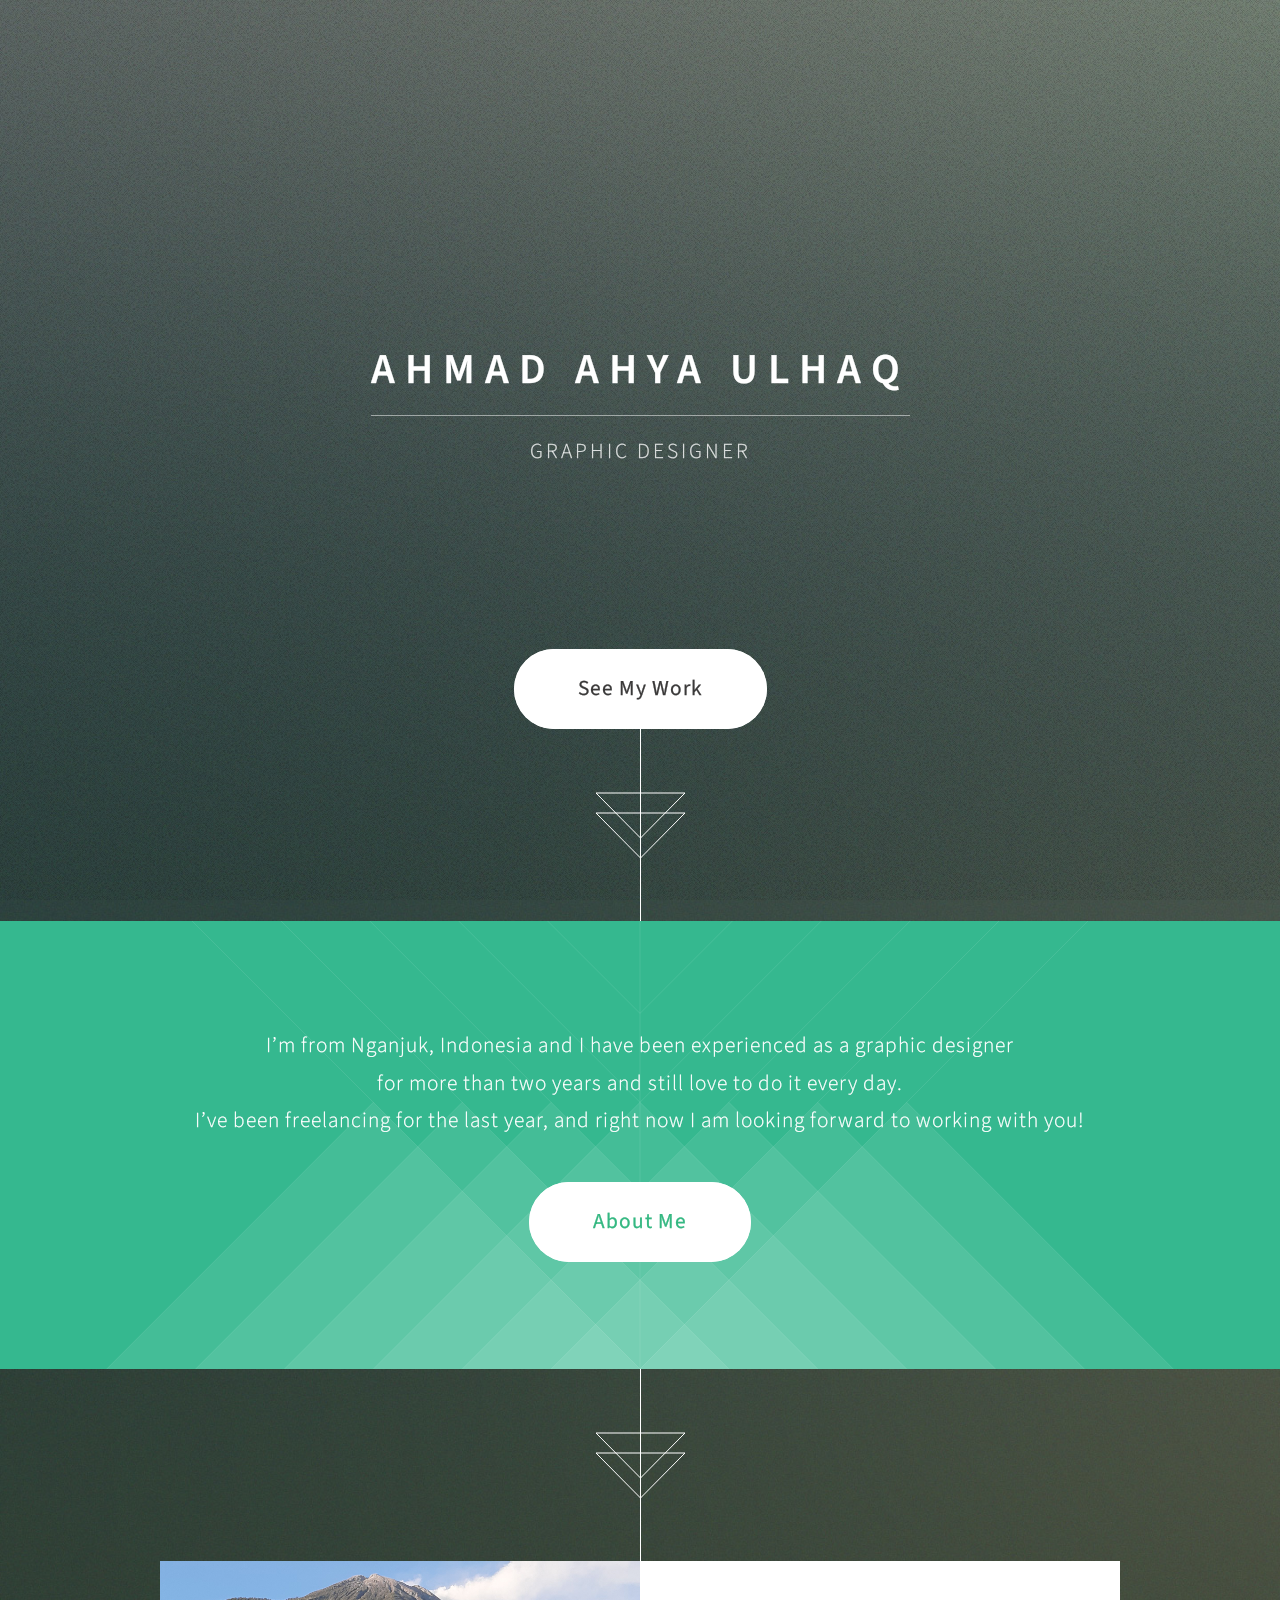
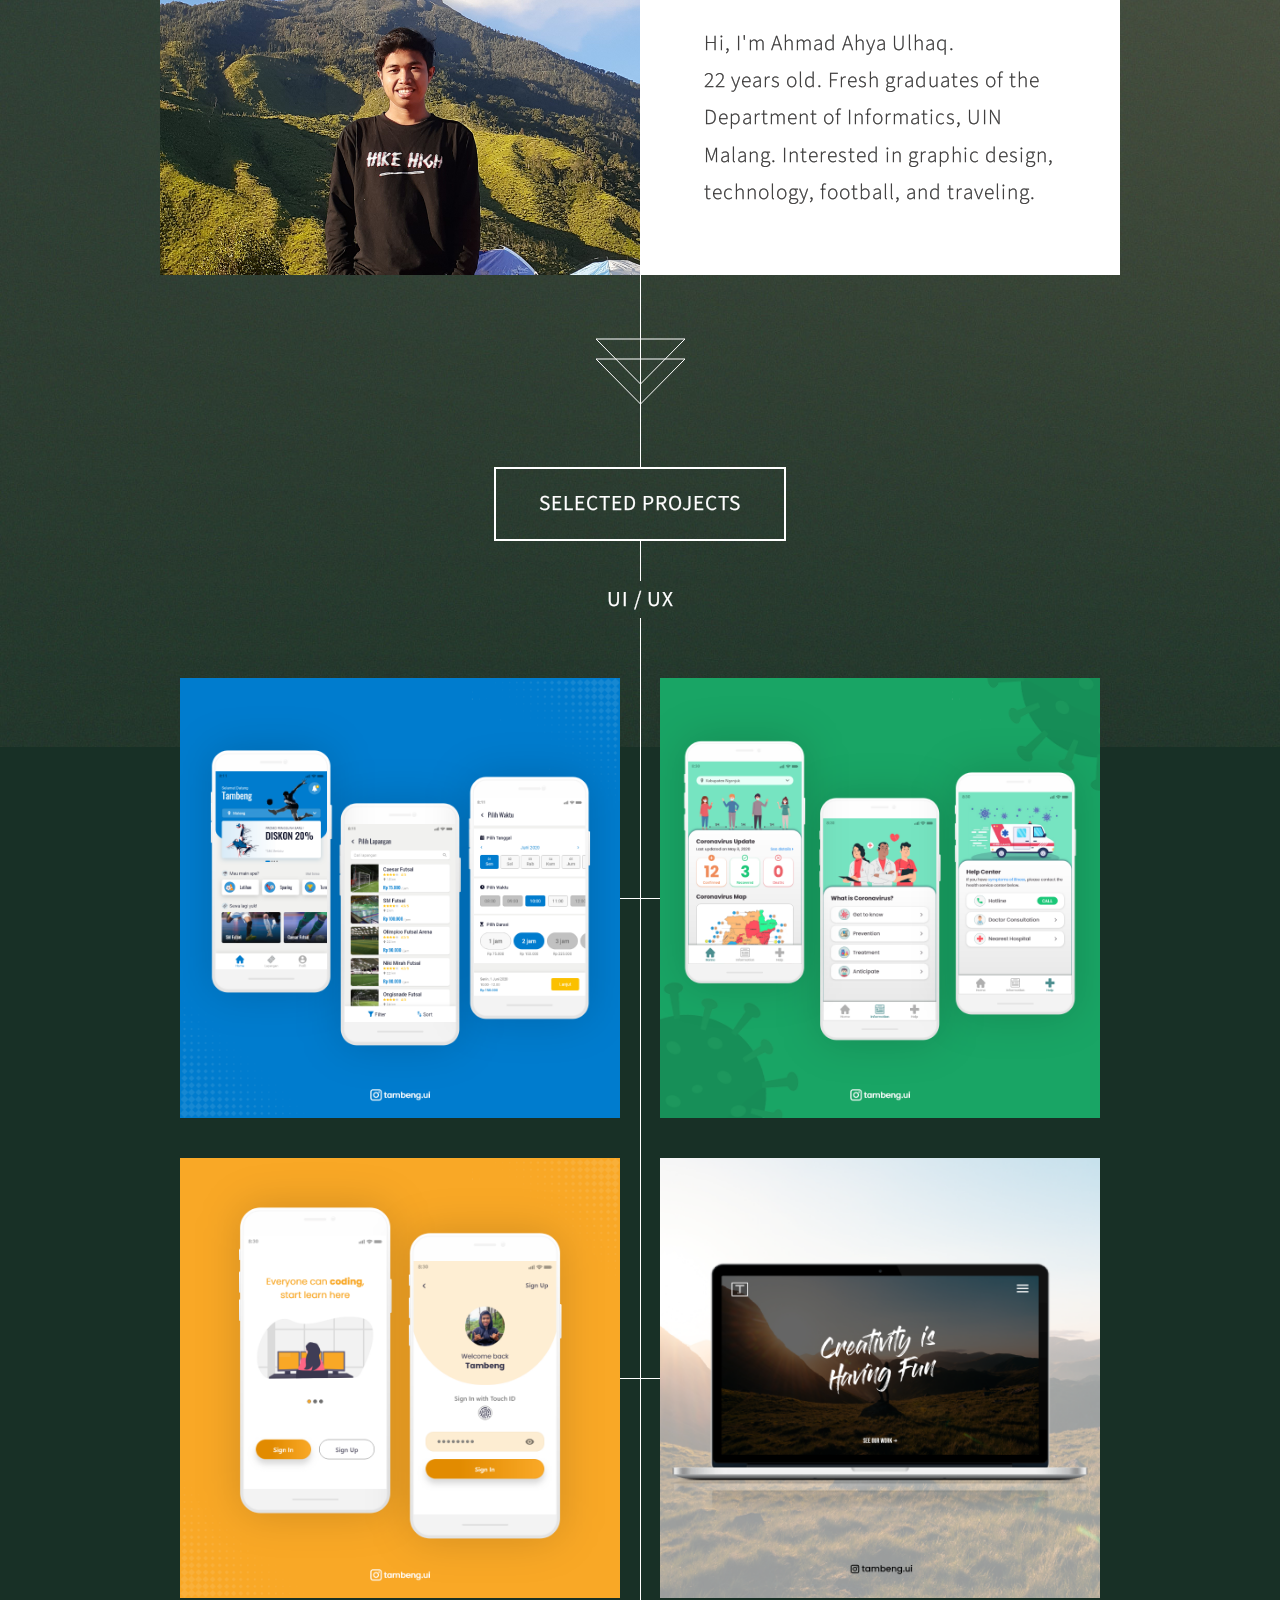
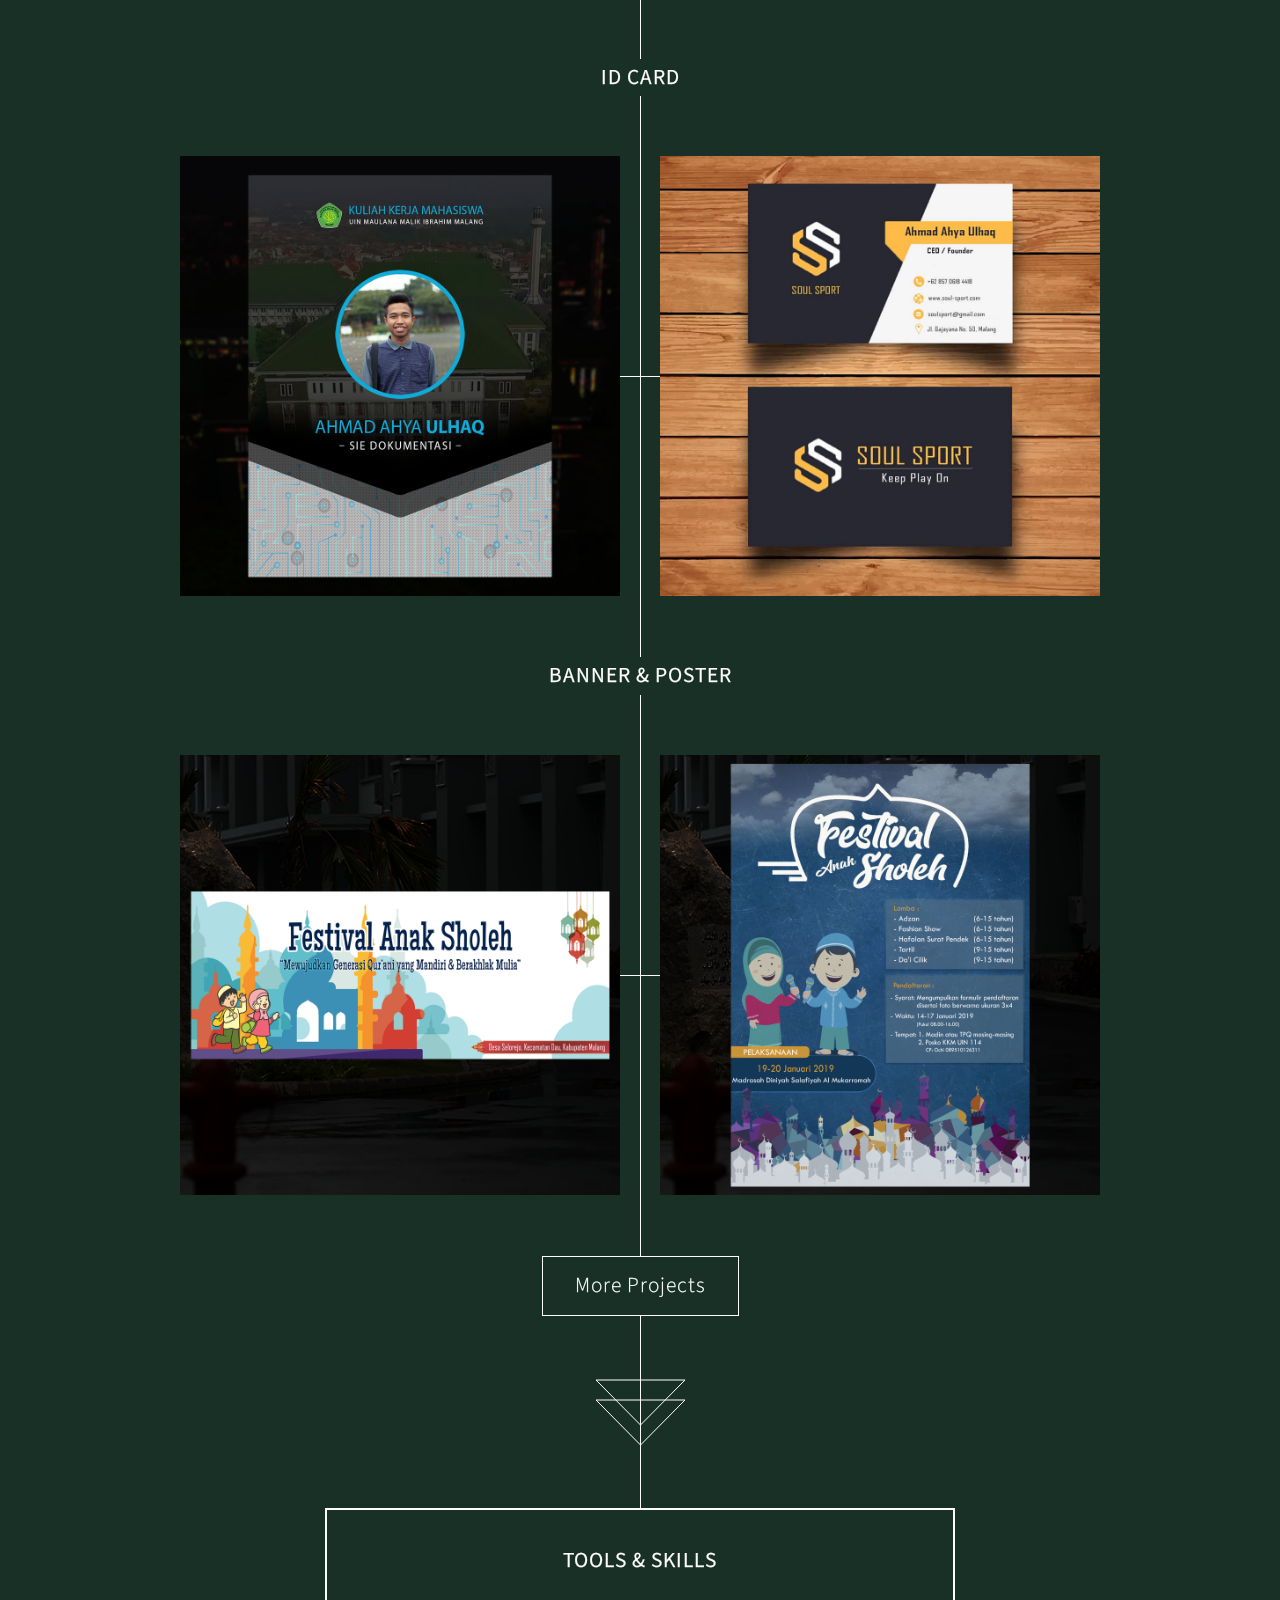
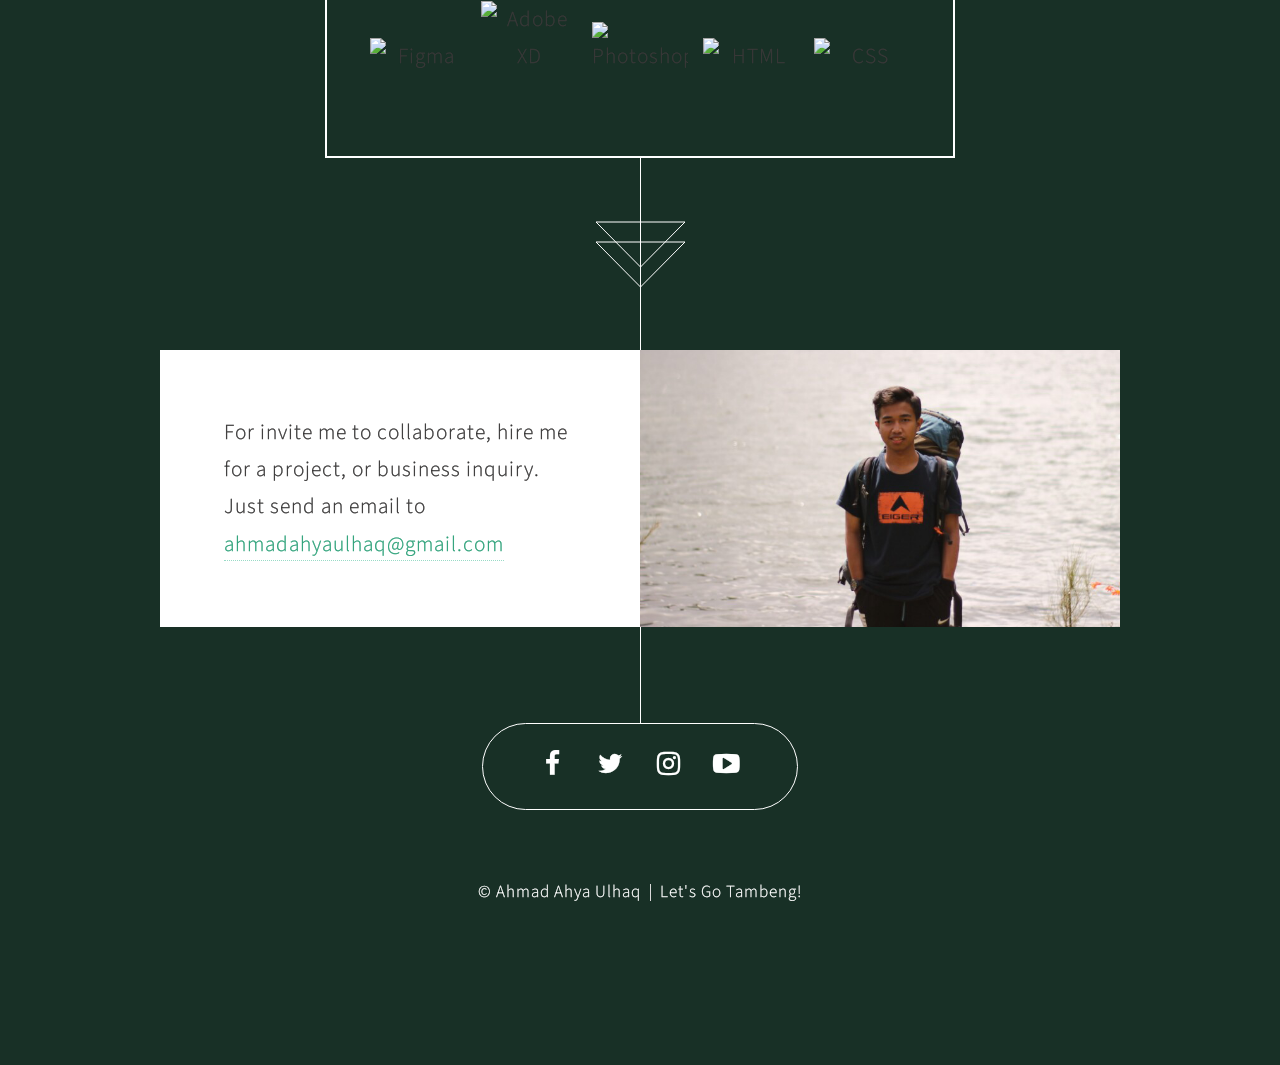
==== commit d293107a: "16022021" ====
--- a/index.html
+++ b/index.html
@@ -50,6 +50,10 @@
 				<div class="project">
 					<p><b>SELECTED PROJECTS</b></p>
 				</div>
+				<div class="inner gallery"></div>
+				<div>
+					<p class="porto"><b>UI / UX</b></p>
+				</div>
 				<div class="inner gallery">
 					<div class="row 0%">
 						<div class="6u 12u(mobile)"><a href="images/fulls/futsal.png" class="image fit"><img src="images/thumbs/futsal.png" alt="" title="UI Design Futsal App" /></a></div>
@@ -59,8 +63,28 @@
 						<div class="6u 12u(mobile)"><a href="images/fulls/login.png" class="image fit"><img src="images/thumbs/login.png" alt="" title="UI Design Login Page" /></a></div>
 						<div class="6u 12u(mobile)"><a href="images/fulls/tambengweb.png" class="image fit"><img src="images/thumbs/tambengweb.png" alt="" title="UI Design Tambeng Website" /></a></div>
 					</div>
-					
-				</div>
+				</div>
+				<div class="inner gallery"></div>
+				<div>
+					<p class="porto"><b>ID CARD</b></p>
+				</div>
+				<div class="inner gallery">
+					<div class="row 0%">
+						<div class="6u 12u(mobile)"><a href="images/fulls/id1.png" class="image fit"><img src="images/thumbs/id1.png" alt="" title="Event ID Card" /></a></div>
+						<div class="6u 12u(mobile)"><a href="images/fulls/id2.jpg" class="image fit"><img src="images/thumbs/id2.jpg" alt="" title="Company ID Card" /></a></div>
+					</div>
+				</div>
+				<div class="inner gallery"></div>
+				<div>
+					<p class="porto"><b>BANNER & POSTER</b></p>
+				</div>
+				<div class="inner gallery">
+					<div class="row 0%">
+						<div class="6u 12u(mobile)"><a href="images/fulls/banner.png" class="image fit"><img src="images/thumbs/banner.png" alt="" title="FAS Banner" /></a></div>
+						<div class="6u 12u(mobile)"><a href="images/fulls/poster.png" class="image fit"><img src="images/thumbs/poster.png" alt="" title="FAS Poster" /></a></div>
+					</div>
+				</div>
+				<div class="inner gallery"></div>
 				<div class="more">
 					<a href="https://www.instagram.com/tambeng.ui/" target="_blank">More Projects</a>
 
--- a/assets/css/main.css
+++ b/assets/css/main.css
@@ -2032,6 +2032,12 @@
 				background: url("images/arrow.svg") no-repeat;
 			}
 
+/* Porto */
+
+	.porto {
+		color: white;
+	}
+
 /* Banner */
 
 	#banner {
